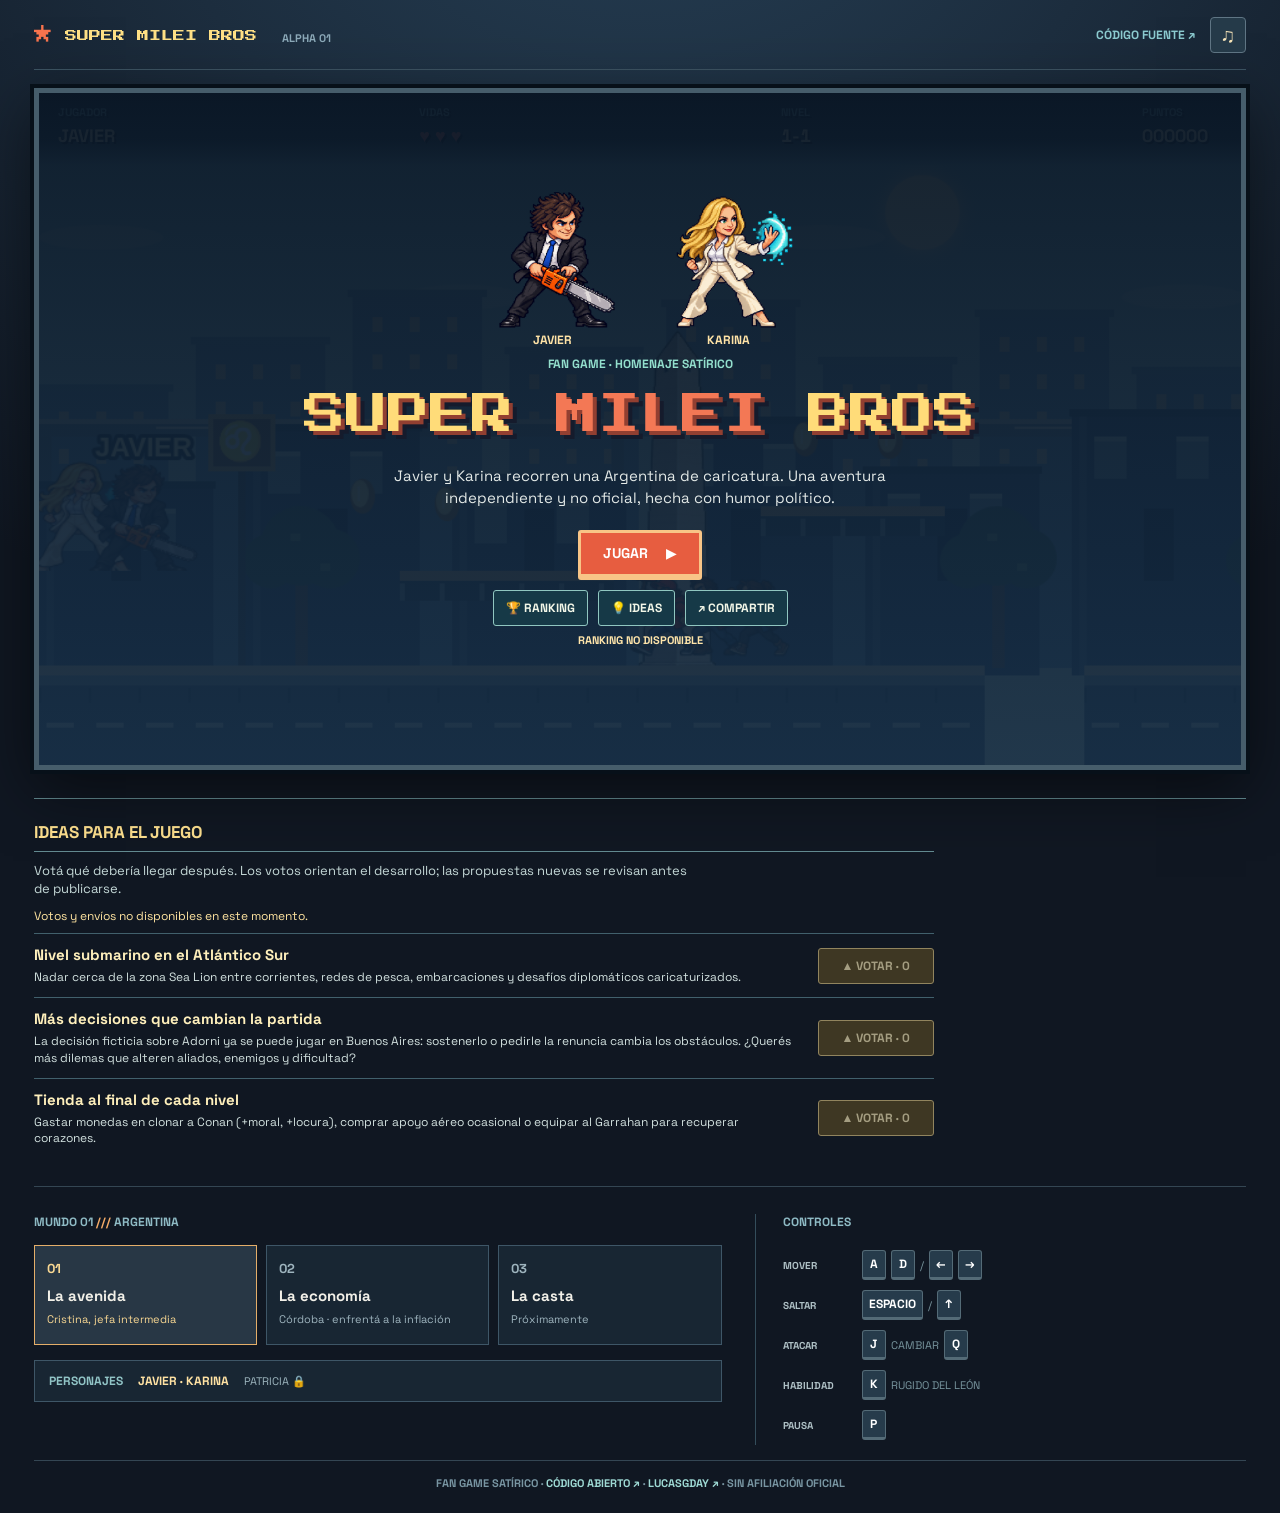
==== index.html @ c3eb853c "Add roster duos and randomized enemy encounters Co-Authored-By: OpenAI Codex <codex@openai.com>" ====
<!doctype html>
<html lang="es">
<head>
  <meta charset="utf-8">
  <meta name="viewport" content="width=device-width, initial-scale=1, viewport-fit=cover">
  <meta name="theme-color" content="#101722">
  <meta name="apple-mobile-web-app-capable" content="yes">
  <meta name="apple-mobile-web-app-status-bar-style" content="black">
  <meta name="description" content="Super Milei Bros, un plataformas web open source protagonizado por Javier y Karina.">
  <title>Super Milei Bros</title>
  <link rel="icon" type="image/png" sizes="32x32" href="./assets/favicon-32.png">
  <link rel="manifest" href="./manifest.webmanifest">
  <link rel="apple-touch-icon" href="./assets/icon-192.png">
  <link rel="stylesheet" href="./style.css">
</head>
<body>
  <main class="app">
    <header class="header">
      <div class="logo"><span class="logo-star">★</span> SUPER MILEI BROS <small>ALPHA 01</small></div>
      <div class="header-actions">
        <a href="https://github.com/lucasgday/super-milei-bros" class="source-link" id="sourceLink">CÓDIGO FUENTE ↗</a>
        <button id="mute" class="icon-button" type="button" aria-label="Silenciar" aria-pressed="true">♫</button>
        <button id="fullscreen" class="icon-button mobile-fullscreen" type="button" aria-label="Pantalla completa" hidden>⛶</button>
        <button id="mobilePause" class="icon-button mobile-pause" type="button" aria-label="Pausar" aria-pressed="false">Ⅱ</button>
      </div>
    </header>

    <section class="stage-shell" aria-label="Super Milei Bros">
      <div class="hud">
        <div><span class="hud-label">JUGADOR</span><strong id="heroName">JAVIER</strong></div>
        <div><span class="hud-label">VIDAS</span><strong id="lives">♥ ♥ ♥</strong></div>
        <div><span class="hud-label">NIVEL</span><strong id="levelName">1-1</strong></div>
        <div><span class="hud-label">PUNTOS</span><strong id="score">000000</strong></div>
      </div>
      <canvas id="game" width="960" height="540" tabindex="-1" aria-label="Plataformas lateral con Javier, Karina y Patricia. En móvil, usá los controles transparentes sobre el escenario para moverte, saltar, atacar, usar la habilidad y cambiar de personaje."></canvas>
      <div class="message" id="message" aria-live="polite"></div>
      <div class="overlay" id="overlay">
        <div class="overlay-art" aria-hidden="true">
          <figure><span class="intro-javier"></span><figcaption>JAVIER</figcaption></figure>
          <figure><span class="intro-karina"></span><figcaption>KARINA</figcaption></figure>
        </div>
        <div class="story-boss" id="storyBoss" aria-label="Cristina tras las rejas en una escena ficticia" hidden>
          <img src="./assets/cristina.png" alt="">
          <span class="story-bars" aria-hidden="true"></span>
        </div>
        <p class="eyebrow" id="overlayEyebrow">FAN GAME · HOMENAJE SATÍRICO</p>
        <h1 id="overlayTitle">SUPER <em>MILEI</em> BROS</h1>
        <p id="overlayBody">Javier y Karina recorren una Argentina de caricatura. Una aventura independiente y no oficial, hecha con humor político.</p>
        <a class="story-source" id="storySource" href="https://www.casarosada.gob.ar/" target="_blank" rel="noopener noreferrer" hidden>DISCURSO ORIGINAL ↗</a>
        <div class="duo-selector" id="duoSelector" hidden aria-label="Elegí tu dupla">
          <div class="duo-slot" data-slot="0"><strong>JUGÁS CON</strong><div class="duo-options"></div></div>
          <div class="duo-slot" data-slot="1"><strong>TE ACOMPAÑA</strong><div class="duo-options"></div></div>
        </div>
        <button class="primary-button" id="play" type="button">JUGAR <span>▶</span></button>
        <button class="level2-start" id="level2Start" type="button" hidden>IR AL NIVEL 1-2 <span>▶</span></button>
        <div class="social-actions">
          <button id="rankingButton" type="button">🏆 RANKING</button>
          <button id="ideasButton" type="button">💡 IDEAS</button>
          <button id="shareButton" type="button">↗ COMPARTIR</button>
        </div>
        <p class="ranking-preview" id="rankingPreview" aria-live="polite">TOP 3 · CARGANDO…</p>
        <div class="ranking-panel" id="rankingPanel" hidden>
          <div class="ranking-head"><strong id="rankingTitle">RANKING GLOBAL</strong><button id="rankingClose" type="button" aria-label="Cerrar ranking">×</button></div>
          <form id="scoreForm" autocomplete="off" hidden>
            <label for="playerAlias">TU ALIAS</label>
            <input id="playerAlias" name="alias" type="text" maxlength="18" autocomplete="off" spellcheck="false" required placeholder="Tu nombre en el ranking">
            <button type="submit">GUARDAR PUNTAJE</button>
          </form>
          <p id="rankingStatus" role="status" aria-live="polite"></p>
          <ol id="rankingList"></ol>
        </div>
        <p class="share-status" id="shareStatus" role="status" aria-live="polite"></p>
        <p class="fullscreen-help" id="fullscreenHelp" hidden>Para jugar sin la barra del navegador, agregá el juego a la pantalla de inicio.</p>
      </div>
      <div class="rotate-prompt" id="rotatePrompt" role="dialog" aria-modal="true" aria-labelledby="rotateTitle" hidden>
        <div class="rotate-phone" aria-hidden="true"></div>
        <h2 id="rotateTitle">GIRÁ EL TELÉFONO</h2>
        <p>Vas a ver más del nivel en horizontal. La partida empieza al girarlo.</p>
        <button class="primary-button" id="playPortrait" type="button">SEGUIR EN VERTICAL <span>▶</span></button>
        <button class="rotate-back" id="rotateBack" type="button">VOLVER</button>
      </div>
      <div class="pause-screen" id="pauseScreen" hidden><strong>PAUSA</strong><button class="primary-button" id="resume" type="button">CONTINUAR <span>▶</span></button></div>
      <div class="decision-panel" id="decisionPanel" role="dialog" aria-modal="true" aria-labelledby="decisionTitle" aria-describedby="decisionBody" hidden>
        <p class="eyebrow">DECISIÓN · FICCIÓN SATÍRICA</p>
        <h2 id="decisionTitle">CRISIS DE GABINETE</h2>
        <p id="decisionBody">Investigan reformas en la casa de Adorni. El contratista declaró US$245.000, incluida una cascada de US$3.500; la defensa sostiene US$175.000. La Justicia aún investiga.</p>
        <div class="decision-choices">
          <button type="button" data-decision="keep"><strong>SOSTENERLO</strong><small>Más periodistas y sobres en el camino. Más puntos por superarlos.</small></button>
          <button type="button" data-decision="dismiss"><strong>PEDIRLE LA RENUNCIA</strong><small>Críticas de aliados en el camino. Ruta menos difícil.</small></button>
        </div>
        <div class="decision-sources"><a href="https://www.infobae.com/judiciales/2026/05/05/asi-es-la-cascada-que-manuel-adorni-ordeno-construir-en-la-pileta-de-su-casa-del-country-indio-cua/" target="_blank" rel="noopener noreferrer">OBRAS ↗</a><a href="https://www.infobae.com/judiciales/2026/09/23/la-justicia-estudia-las-billeteras-virtuales-de-adorni-investigaran-la-trazabilidad-de-los-bitcoins/" target="_blank" rel="noopener noreferrer">DESCARGO Y CAUSA ↗</a></div>
      </div>
    </section>

    <section class="ideas-panel" id="ideasPanel" aria-labelledby="ideasTitle" tabindex="-1">
      <div class="ranking-head"><strong id="ideasTitle">IDEAS PARA EL JUEGO</strong><button id="ideasClose" type="button" aria-label="Cerrar ideas">×</button></div>
      <p class="ideas-intro">Votá qué debería llegar después. Los votos orientan el desarrollo; las propuestas nuevas se revisan antes de publicarse.</p>
      <p id="ideasStatus" role="status" aria-live="polite"></p>
      <div id="ideasList" class="ideas-list"></div>
      <form id="ideaForm" autocomplete="off" hidden>
        <strong>PROPONÉ UNA IDEA</strong>
        <label for="ideaTitle">Título</label>
        <input id="ideaTitle" name="title" type="text" minlength="6" maxlength="80" required placeholder="Ej.: un nuevo personaje">
        <label for="ideaDescription">¿Cómo sería en el juego?</label>
        <textarea id="ideaDescription" name="description" minlength="20" maxlength="500" rows="3" required placeholder="Contá la mecánica, el escenario o el desafío"></textarea>
        <button type="submit">ENVIAR PROPUESTA</button>
      </form>
    </section>

    <nav class="mobile-controls" aria-label="Controles del juego">
      <div class="movement-controls">
        <button type="button" data-control="left" aria-label="Mover a la izquierda"><span aria-hidden="true">◀</span></button>
        <button type="button" data-control="right" aria-label="Mover a la derecha"><span aria-hidden="true">▶</span></button>
      </div>
      <div class="action-controls">
        <div class="secondary-controls">
          <button type="button" data-control="switch" aria-label="Cambiar personaje"><span aria-hidden="true">⇄</span><small>CAMBIAR</small></button>
          <button type="button" data-control="ability" aria-label="Habilidad especial"><span aria-hidden="true">★</span><small>PODER</small></button>
        </div>
        <button type="button" class="attack-control" data-control="attack" aria-label="Atacar"><span aria-hidden="true">⚔</span><small>ATACAR</small></button>
        <button type="button" class="jump-control" data-control="jump" aria-label="Saltar"><span aria-hidden="true">↑</span><small>SALTAR</small></button>
      </div>
    </nav>

    <section class="below">
      <div class="level-list">
        <div class="section-label">MUNDO 01 <span>///</span> ARGENTINA</div>
        <div class="level-cards">
          <div class="level-card active"><span>01</span><strong>La avenida</strong><small>Cristina, jefa intermedia</small></div>
          <div class="level-card"><span>02</span><strong>La economía</strong><small>Córdoba · enfrentá a la inflación</small></div>
          <div class="level-card"><span>03</span><strong>La casta</strong><small>Próximamente</small></div>
        </div>
        <div class="roster"><span>PERSONAJES</span><strong>JAVIER · KARINA</strong><small id="rosterUnlock">PATRICIA 🔒</small></div>
      </div>
      <div class="help">
        <div class="section-label">CONTROLES</div>
        <div><span>MOVER</span><kbd>A</kbd><kbd>D</kbd><span class="or">/</span><kbd>←</kbd><kbd>→</kbd></div>
        <div><span>SALTAR</span><kbd>ESPACIO</kbd><span class="or">/</span><kbd>↑</kbd></div>
        <div><span>ATACAR</span><kbd>J</kbd><span class="or">CAMBIAR</span><kbd>Q</kbd></div>
        <div><span>HABILIDAD</span><kbd>K</kbd><span class="or" id="abilityLabel">MOTOSIERRA</span></div>
        <div><span>PAUSA</span><kbd>P</kbd></div>
      </div>
    </section>

    <footer>FAN GAME SATÍRICO · <a href="https://github.com/lucasgday/super-milei-bros" target="_blank" rel="noopener noreferrer">CÓDIGO ABIERTO ↗</a> · <a href="https://github.com/lucasgday" target="_blank" rel="noopener noreferrer">LUCASGDAY ↗</a> · SIN AFILIACIÓN OFICIAL</footer>
  </main>
  <script src="./game.js"></script>
  <script src="./ideas.js"></script>
</body>
</html>
---- style.css ----
@import url('https://fonts.googleapis.com/css2?family=Press+Start+2P&family=Space+Grotesk:wght@400;500;600;700&display=swap');
:root{font-family:'Space Grotesk',Arial,sans-serif;color:#f3f2e9;background:#101722;font-synthesis:none}
*{box-sizing:border-box}body{margin:0;min-width:320px;background:radial-gradient(circle at 50% -20%,#28435a 0,#101722 55%)}button{font:inherit;cursor:pointer}button:focus-visible,a:focus-visible{outline:3px solid #ffce71;outline-offset:3px}.app{max-width:1260px;min-height:100vh;margin:auto;padding:17px 24px 20px}.header{display:flex;justify-content:space-between;align-items:center;gap:12px;padding:0 0 16px;margin-bottom:18px;border-bottom:1px solid #3d5463}.logo{font:12px/1.5 'Press Start 2P',monospace;color:#ffe186}.logo-star{color:#f8744e;font-size:19px;vertical-align:-2px}.logo small{font-size:7px;color:#8ca9b8;margin-left:13px}.header-actions{display:flex;align-items:center;gap:15px}.source-link{font:8px 'Press Start 2P',monospace;color:#8ccbd0;text-decoration:none}.source-link:hover{text-decoration:underline}.icon-button{width:36px;height:36px;border:1px solid #607685;border-radius:4px;background:#263b4a;color:#f8e6ba;font-size:20px}.icon-button:hover{background:#38546a}.stage-shell{position:relative;overflow:hidden;border:5px solid #465d6b;box-shadow:0 0 0 4px #071019,0 18px 60px #0008;aspect-ratio:16/9;background:#192c48}.stage-shell canvas{display:block;width:100%;height:100%;image-rendering:pixelated}.hud{position:absolute;z-index:2;left:0;right:0;top:0;display:flex;justify-content:space-between;gap:8px;padding:12px 19px 19px;background:linear-gradient(#09121ded,#09121dbb 65%,transparent);text-shadow:2px 2px #080c14}.hud>div{min-width:80px}.hud-label{display:block;font:7px 'Press Start 2P',monospace;color:#84bbc2;margin-bottom:9px}.hud strong{font:10px 'Press Start 2P',monospace;color:#fff0c2}.hud #lives{color:#fa7567}.message{position:absolute;z-index:3;top:80px;left:50%;transform:translateX(-50%);padding:9px 13px;background:#101923dd;border:2px solid #ffd377;color:#fff;font:9px/1.6 'Press Start 2P',monospace;text-align:center;white-space:nowrap;opacity:0;transition:opacity .18s;pointer-events:none}.message.show{opacity:1}.overlay,.pause-screen{position:absolute;z-index:4;inset:0;display:flex;align-items:center;justify-content:center;flex-direction:column;text-align:center;background:linear-gradient(#091524dc,#12233dd9)}.overlay[hidden],.pause-screen[hidden]{display:none}.overlay{padding:14px 25px}.overlay-art{display:flex;gap:7px;margin-bottom:14px}.overlay-art span{display:grid;place-items:center;width:38px;height:43px;border:3px solid #f1d095;box-shadow:4px 4px #0a101b;color:#fff;font:16px 'Press Start 2P',monospace}.overlay-art span:first-child{background:#273c59}.overlay-art span:last-child{background:#b58a80}.eyebrow{font:8px 'Press Start 2P',monospace;color:#93dfcd;margin:0 0 14px}.overlay h1{font:clamp(21px,3.9vw,42px)/1.4 'Press Start 2P',monospace;text-shadow:4px 4px #923f31,8px 8px #151b2c;color:#ffdc79;margin:0}.overlay h1 em{font-style:normal;color:#f37855}.overlay>p:not(.eyebrow):not(.overlay-hint){max-width:530px;font-size:15px;line-height:1.5;color:#e3e9e7;margin:20px 0}.primary-button{min-height:50px;padding:10px 22px;background:#e75d40;border:3px solid #f8c587;border-bottom-width:6px;border-radius:3px;color:white;font:10px 'Press Start 2P',monospace}.primary-button:hover{background:#f5734f;transform:translateY(-2px)}.primary-button:active{transform:translateY(3px);border-bottom-width:3px}.primary-button span{margin-left:14px}.overlay-hint{color:#9cbbc4;font-size:11px;margin:18px 0 0}.pause-screen{gap:14px}.pause-screen strong{font:26px 'Press Start 2P',monospace;color:#ffe17d}.pause-screen span{font-size:14px}.below{display:grid;grid-template-columns:1.4fr 1fr;gap:33px;margin:27px 0 15px}.section-label{font:9px 'Press Start 2P',monospace;color:#8fbbc5;margin-bottom:15px}.section-label span{color:#f6ac68}.level-cards{display:grid;grid-template-columns:repeat(3,1fr);gap:9px}.level-card{border:1px solid #3e5667;background:#182633;padding:14px 12px;min-height:100px;color:#9eb4be}.level-card.active{border-color:#e4ae69;background:#283745;color:#f9d893}.level-card.done{border-color:#5b9976;color:#9cdeb1}.level-card>span{display:block;font:10px 'Press Start 2P',monospace;margin-bottom:11px}.level-card strong{display:block;color:#f2f0e8;font-size:15px;line-height:1.1}.level-card small{display:block;margin-top:7px;font-size:11px}.help{border-left:1px solid #344d5b;padding-left:27px}.help>div:not(.section-label){display:flex;align-items:center;gap:5px;padding:5px 0;font-size:11px}.help>div>span:first-child{width:74px;color:#afc1c6;font-size:10px;font-weight:700}.help .or{color:#77949d}.help kbd{display:inline-block;min-width:24px;text-align:center;padding:5px 6px;border:1px solid #546b77;border-bottom-width:3px;border-radius:3px;background:#263b4b;color:#fff;font:8px 'Press Start 2P',monospace}.touch-controls{display:none}footer{border-top:1px solid #344653;padding-top:14px;text-align:center;color:#7895a2;font:7px/1.6 'Press Start 2P',monospace}
@media(max-width:780px){.app{padding:12px 10px}.header{margin-bottom:13px;padding-bottom:10px}.logo{font-size:9px}.logo small{display:none}.stage-shell{border-width:3px}.hud{padding:8px 7px 12px}.hud>div{min-width:0}.hud-label{font-size:5px;margin-bottom:5px}.hud strong{font-size:7px}.message{top:51px;font-size:6px}.overlay-art{margin-bottom:5px}.overlay-art span{width:27px;height:31px;font-size:12px;border-width:2px}.eyebrow{font-size:6px;margin-bottom:7px}.overlay h1{font-size:clamp(15px,4vw,26px)}.overlay>p:not(.eyebrow):not(.overlay-hint){font-size:11px;margin:9px 0}.primary-button{min-height:39px;font-size:8px;padding:7px 13px;border-width:2px;border-bottom-width:4px}.overlay-hint{display:none}.below{display:block;margin:17px 0}.help{display:none}.level-cards{gap:5px}.level-card{min-height:80px;padding:9px 7px}.level-card>span{font-size:7px;margin-bottom:7px}.level-card strong{font-size:11px}.level-card small{font-size:9px}.touch-controls{display:flex;justify-content:space-between;gap:12px;max-width:600px;margin:10px auto 17px}.touch-controls>div{display:flex;gap:8px}.touch-controls button{display:grid;place-items:center;width:55px;height:52px;border:2px solid #708d9d;border-bottom-width:5px;border-radius:5px;background:#2c4759;color:#fff;font-size:21px;touch-action:none}.touch-controls button:hover,.touch-controls button.is-held{background:#416579}.touch-controls .jump{background:#d25f43;border-color:#f3ad75}.touch-controls .jump:hover,.touch-controls .jump.is-held{background:#ec7853}}@media(max-width:420px){.logo{font-size:7px}.icon-button{width:30px;height:30px}.touch-controls button{width:43px;height:45px;font-size:18px}.touch-controls>div{gap:4px}.overlay{padding:9px}.overlay-art{display:none}.overlay>p:not(.eyebrow):not(.overlay-hint){font-size:9px;margin:5px 0}.overlay h1{font-size:14px}.primary-button{min-height:32px;font-size:7px}}
.roster{display:flex;flex-wrap:wrap;align-items:center;gap:7px 15px;margin-top:15px;padding:12px 14px;border:1px solid #3e5667;background:#182633}.roster span{font:8px 'Press Start 2P',monospace;color:#91c4c6}.roster strong{font-size:12px;color:#ffe2a3}.roster small{font-size:11px;color:#9cb4bd}

/* Keep display lettering pixelated; use readable type for game information. */
.logo small,.source-link,.hud-label,.hud strong,.message,.eyebrow,.primary-button,.section-label,.level-card>span,.help kbd,.roster span,footer{font-family:'Space Grotesk',Arial,sans-serif;font-weight:700}
.logo small{font-size:11px}.source-link{font-size:12px}.hud-label{font-size:11px;margin-bottom:5px}.hud strong{font-size:18px;font-variant-numeric:tabular-nums}.message{font-size:13px;line-height:1.3}.eyebrow{font-size:12px}.primary-button{font-size:14px}.section-label{font-size:12px}.level-card>span{font-size:13px}.help kbd{font-size:12px}.roster span{font-size:12px}footer{font-size:11px}
@media(max-width:780px){.source-link{font-size:10px}.hud-label{font-size:9px;margin-bottom:3px}.hud strong{font-size:12px}.message{font-size:11px;top:48px;max-width:calc(100% - 14px);white-space:normal}.eyebrow{font-size:10px}.primary-button{font-size:11px}.section-label{font-size:11px}.level-card>span{font-size:11px}footer{font-size:10px}}
@media(max-width:420px){.overlay>p:not(.eyebrow):not(.overlay-hint){font-size:11px;line-height:1.25}.primary-button{font-size:10px}}

.overlay{background:linear-gradient(#0a1726f2,#142b42ed)}
.overlay-art{align-items:flex-end;gap:26px;margin-bottom:8px}
.overlay-art figure{display:flex;align-items:center;flex-direction:column;gap:2px;margin:0}
.overlay-art span{display:block;width:150px;height:140px;border:0;box-shadow:none;background-color:transparent}
.overlay-art span.intro-javier{background:url('./assets/heroes.png') left center / 200% 100% no-repeat}
.overlay-art span.intro-karina{background:url('./assets/heroes.png') right center / 200% 100% no-repeat}
.overlay-art figcaption{font:700 12px 'Space Grotesk',Arial,sans-serif;color:#ffe3a6}
.overlay.result .overlay-art{display:none}
@media(max-width:780px){.overlay-art{gap:12px;margin-bottom:2px}.overlay-art span{width:65px;height:57px}.overlay-art figcaption{font-size:10px}}
@media(max-width:420px){.overlay-art{display:flex}.overlay-art span{width:60px;height:52px}.overlay-art figcaption{display:none}}

.mobile-pause{display:none}
.mobile-fullscreen{display:none}
.mobile-fullscreen[hidden]{display:none}
.fullscreen-help[hidden]{display:none}
@media (max-width:780px), (hover:none) and (pointer:coarse){
  html,body{height:100%;overscroll-behavior:none}
  .app{height:100dvh;min-height:0;max-width:none;display:flex;flex-direction:column;overflow:hidden;padding:env(safe-area-inset-top) 0 0}
  .header{flex:none;min-height:49px;margin:0;padding:6px 12px;border-bottom-color:#48606c}
  .header-actions{gap:4px}
  .header-actions .icon-button{width:44px;height:44px}
  .source-link{display:none}
  .mobile-pause{display:none}
  .mobile-fullscreen{display:block}
  body[data-game-state="playing"] .mobile-pause,body[data-game-state="paused"] .mobile-pause{display:block}
  .stage-shell{flex:1;min-height:0;aspect-ratio:auto;border:0;box-shadow:none}
  .stage-shell canvas{width:100%;height:100%}
  .below,footer{display:none}
  .hud{padding:11px 12px 20px;gap:5px}
  .hud-label{font-size:9px;margin-bottom:4px}
  .hud strong{font-size:14px}
  .message{top:68px;max-width:calc(100% - 24px);padding:9px 11px;font-size:13px;white-space:normal}
  .overlay{padding:24px 25px;justify-content:center}
  .overlay-art{gap:18px;margin-bottom:20px}
  .overlay-art span{width:120px;height:112px}
  .overlay-art figcaption{display:block;font-size:12px}
  .eyebrow{font-size:12px;margin-bottom:14px}
  .overlay h1{font-size:clamp(20px,6vw,28px)}
  .overlay>p:not(.eyebrow):not(.overlay-hint){font-size:15px;line-height:1.45;margin:20px 0;max-width:360px}
  .primary-button{min-height:52px;padding:10px 22px;font-size:14px}
  .overlay>p.fullscreen-help:not(.eyebrow):not(.overlay-hint){max-width:320px;color:#c8dcdf;font-size:12px;line-height:1.4;margin:12px 0 0}
  .touch-controls{--control-size:clamp(58px,18vw,76px);display:none;flex:none;grid-template-columns:1fr auto;align-items:end;gap:12px;max-width:none;min-height:156px;margin:0;padding:11px 14px calc(12px + env(safe-area-inset-bottom));background:#14212e;border-top:1px solid #3d5869;touch-action:none;user-select:none;-webkit-user-select:none}
  body[data-game-state="playing"] .touch-controls,body[data-game-state="paused"] .touch-controls{display:grid}
  .touch-controls .move-pad,.touch-controls .action-pad{display:grid;grid-template-columns:repeat(2,var(--control-size));gap:7px;align-items:end}
  .move-pad{height:calc(var(--control-size) + 50px);align-content:end;touch-action:none}
  .touch-controls button{width:var(--control-size);height:var(--control-size);border-radius:8px;border:1px solid #7395a6;border-bottom-width:4px;background:#2c4c5d;box-shadow:0 3px 0 #0b1822;font-size:27px;touch-action:none;-webkit-tap-highlight-color:transparent}
  .touch-controls button.is-held{transform:translateY(3px);box-shadow:none;background:#426a7b}
  .action-pad{grid-template-rows:42px var(--control-size)}
  .touch-controls .minor-action{height:42px;display:flex;flex-direction:column;gap:0;background:#273b48;border-color:#5c7582;font-size:19px}
  .touch-controls button span{display:block;font:700 9px 'Space Grotesk',Arial,sans-serif;letter-spacing:0}
  .touch-controls .attack{background:#43827b;border-color:#87cec1}
  .touch-controls .jump{background:#d66b4b;border-color:#ffb17a}
  .touch-controls .attack.is-held{background:#56a098}
  .touch-controls .jump.is-held{background:#ee8260}
  .pause-screen strong{font-size:24px}
}
@media (max-width:780px) and (orientation:landscape), (hover:none) and (pointer:coarse) and (orientation:landscape){
  .app{position:relative;padding:0}
  .header{position:absolute;z-index:5;top:0;left:0;right:0;min-height:48px;padding:2px max(12px,env(safe-area-inset-right)) 2px max(12px,env(safe-area-inset-left));background:#101722c9;border:0}
  .stage-shell{width:100%;height:100%}
  .touch-controls{position:absolute;z-index:5;left:0;right:0;bottom:0;min-height:0;padding:8px calc(14px + env(safe-area-inset-right)) calc(8px + env(safe-area-inset-bottom)) calc(14px + env(safe-area-inset-left));background:transparent;border:0;pointer-events:none}
  .touch-controls button,.move-pad{pointer-events:auto}
  .move-pad{height:auto}
  .hud{top:48px;padding:5px max(12px,env(safe-area-inset-right)) 20px max(12px,env(safe-area-inset-left))}
  .message{top:90px}
  .overlay-art span{width:64px;height:58px}
  .overlay-art{margin-bottom:4px}
  .overlay>p:not(.eyebrow):not(.overlay-hint){font-size:12px;margin:8px 0}
  .overlay h1{font-size:22px}
}
.stage-shell canvas{image-rendering:auto}
.rotate-prompt{position:absolute;z-index:6;inset:0;display:flex;align-items:center;justify-content:center;flex-direction:column;gap:16px;padding:24px;text-align:center;background:#102033}
.rotate-prompt[hidden]{display:none}
.rotate-phone{position:relative;width:48px;height:78px;margin:8px 0 20px;border:4px solid #ffe09b;border-radius:9px;box-shadow:0 0 0 5px #385667;animation:rotate-phone 1.1s ease-out both}
.rotate-phone::after{content:'';position:absolute;inset:7px 4px 11px;border:2px solid #85c9c8;border-radius:3px}
.rotate-prompt h2{margin:0;color:#ffe09b;font:19px/1.4 'Press Start 2P',monospace}
.rotate-prompt p{max-width:310px;margin:0;color:#d7e4df;font-size:15px;line-height:1.45}
.rotate-back{min-height:44px;padding:8px 18px;border:0;background:transparent;color:#9cc7cb;font-size:13px;font-weight:700}
.rotate-back:hover{color:#fff}
@keyframes rotate-phone{from{transform:rotate(0)}to{transform:rotate(90deg)}}
@media (prefers-reduced-motion:reduce){.rotate-phone{animation:none;transform:rotate(90deg)}}
@media(max-width:420px){.rotate-prompt h2{font-size:16px}.rotate-prompt p{font-size:14px}.rotate-prompt .primary-button{font-size:11px}}
@media (max-width:780px), (hover:none) and (pointer:coarse){
  html,body,.app,.stage-shell{touch-action:manipulation}
  body[data-game-state="playing"] .app{user-select:none;-webkit-user-select:none;-webkit-touch-callout:none}
  body[data-game-state="playing"] .hud{pointer-events:none}
  .stage-shell canvas{touch-action:none;-webkit-user-select:none;-webkit-touch-callout:none}
}
.mobile-controls{display:none}
@media (max-width:780px), (hover:none) and (pointer:coarse){
  body[data-game-state="playing"] .mobile-controls{display:flex}
  .mobile-controls{--control-size:clamp(50px,14vw,62px);flex:none;align-items:center;justify-content:space-between;gap:8px;min-height:calc(var(--control-size) + 26px + env(safe-area-inset-bottom));padding:8px max(10px,env(safe-area-inset-right)) calc(10px + env(safe-area-inset-bottom)) max(10px,env(safe-area-inset-left));background:#101c26;border-top:1px solid #45616c;touch-action:none;user-select:none;-webkit-user-select:none;-webkit-touch-callout:none}
  .movement-controls,.action-controls{display:flex;align-items:center;gap:5px}
  .secondary-controls{display:flex;flex-direction:column;gap:4px}
  .mobile-controls button{display:flex;flex:none;align-items:center;justify-content:center;flex-direction:column;width:var(--control-size);height:var(--control-size);padding:0;border:2px solid #8daab1;border-radius:50%;background:#2f5060;color:#fff;box-shadow:0 3px 0 #07131c;touch-action:none;user-select:none;-webkit-user-select:none;-webkit-touch-callout:none;-webkit-tap-highlight-color:transparent;line-height:1}
  .mobile-controls button span{font-size:25px;line-height:1}
  .mobile-controls button small{font:700 9px/1 'Space Grotesk',Arial,sans-serif;margin-top:3px}
  .mobile-controls .secondary-controls button{width:48px;height:calc((var(--control-size) - 4px)/2);border-radius:5px;background:#30444e;border-color:#6f929d}
  .mobile-controls .secondary-controls span{font-size:16px}
  .mobile-controls .secondary-controls small{font-size:8px;margin-top:0}
  .mobile-controls .attack-control{background:#b73339;border-color:#ffd0bc}
  .mobile-controls .jump-control{background:#16806e;border-color:#b8f2d6}
  .mobile-controls button.is-held{transform:translateY(2px);box-shadow:0 1px 0 #07131c;filter:brightness(1.25)}
}
@media (max-width:780px) and (orientation:landscape), (hover:none) and (pointer:coarse) and (orientation:landscape){
  .stage-shell{height:auto;flex:1;min-height:0}
  .mobile-controls{position:relative;z-index:5}
}
@media (max-width:350px){
  .mobile-controls{gap:4px;padding-left:7px;padding-right:7px}
  .movement-controls,.action-controls{gap:3px}
  .mobile-controls .secondary-controls button{width:40px}
  .mobile-controls .secondary-controls small{font-size:7px}
}
@media (max-width:780px), (hover:none) and (pointer:coarse){
  .app{position:relative;padding:0}
  .stage-shell{position:absolute;inset:0;width:100%;height:100%;flex:none}
  .header{position:absolute;z-index:7;top:0;left:0;right:0;min-height:0;margin:0;padding:calc(4px + env(safe-area-inset-top)) max(8px,env(safe-area-inset-right)) 0 max(8px,env(safe-area-inset-left));justify-content:flex-end;background:none;border:0;pointer-events:none}
  .header .logo{display:none}
  .header-actions{pointer-events:auto}
  .header-actions .icon-button{width:42px;height:42px;background:#10233399;border-color:#bad2d080;color:#fff7dd;backdrop-filter:blur(3px)}
  .hud{top:calc(48px + env(safe-area-inset-top));padding:5px max(10px,env(safe-area-inset-right)) 18px max(10px,env(safe-area-inset-left));background:linear-gradient(#09121d99,#09121d00);pointer-events:none}
  .message{top:calc(94px + env(safe-area-inset-top))}
  .mobile-controls{position:absolute;z-index:5;left:0;right:0;bottom:0;min-height:0;padding:8px max(10px,env(safe-area-inset-right)) calc(12px + env(safe-area-inset-bottom)) max(10px,env(safe-area-inset-left));background:none;border:0;pointer-events:none}
  .movement-controls,.action-controls,.secondary-controls{pointer-events:none}
  .movement-controls{gap:12px}
  .mobile-controls .movement-controls button{width:clamp(58px,16vw,70px);height:clamp(58px,16vw,70px)}
  .mobile-controls .movement-controls button span{font-size:28px}
  .mobile-controls button{pointer-events:auto;background:#19374666;border-color:#e2f0ed88;box-shadow:0 2px 8px #07131c55;color:#fff}
  .mobile-controls .attack-control{background:#ad2939d9;border-color:#ffe0d2}
  .mobile-controls .jump-control{background:#137c6bd9;border-color:#bcf7df}
  .mobile-controls .secondary-controls button{height:44px;background:#286180df;border-color:#b4e8f5}
  .mobile-controls .secondary-controls button[data-control="ability"]{background:#92701cdd;border-color:#ffe39a}
  .mobile-controls button.is-held{background:#426a7bcc;filter:brightness(1.2)}
  .mobile-controls .attack-control.is-held{background:#d9424dea}
  .mobile-controls .jump-control.is-held{background:#20a58deb}
  .mobile-controls .secondary-controls button[data-control="switch"].is-held{background:#397fa4ef}
  .mobile-controls .secondary-controls button[data-control="ability"].is-held{background:#b99227ef}
}
body[data-game-state="playing"],body[data-game-state="playing"] .stage-shell,body[data-game-state="playing"] .mobile-controls{touch-action:none}
.social-actions{display:flex;justify-content:center;gap:10px;margin-top:10px}
.ranking-preview{max-width:90%;margin:7px 0 0!important;color:#ffe5aa!important;font:700 11px/1.3 'Space Grotesk',Arial,sans-serif!important;text-align:center}
body:not([data-game-state="menu"]) .ranking-preview{display:none}
.level2-start{min-height:34px;margin-top:7px;padding:6px 12px;border:1px solid #f0cf91;border-radius:3px;background:#284a53;color:#ffe5ad;font:700 12px 'Space Grotesk',Arial,sans-serif}
.level2-start[hidden],body:not([data-game-state="menu"]) .level2-start{display:none}
.level2-start:hover{background:#3d6871}
.social-actions button,.ranking-panel button{min-height:36px;padding:7px 12px;border:1px solid #90c6c0;border-radius:3px;background:#163947;color:#f3f7e8;font:700 12px 'Space Grotesk',Arial,sans-serif}
.social-actions button:hover,.ranking-panel button:hover{background:#256070}
.share-status{min-height:16px;margin:5px 0 0!important;font-size:11px!important;color:#aee5d4!important}
.ranking-panel{position:absolute;z-index:6;inset:5%;overflow:auto;padding:16px 22px;background:#102434f7;border:2px solid #78aeb1;box-shadow:0 12px 35px #0009;text-align:left;color:#fff}
.overlay:has(.ranking-panel:not([hidden])){z-index:8}
.ranking-panel[hidden],#scoreForm[hidden]{display:none}
.ranking-head{display:flex;align-items:center;justify-content:space-between;gap:10px;border-bottom:1px solid #638b91;padding-bottom:8px}
.ranking-head strong{font-size:17px;color:#ffe18f}
.ranking-head button{min-width:36px;font-size:23px;line-height:1;padding:2px}
#scoreForm{display:flex;align-items:end;gap:8px;flex-wrap:wrap;margin-top:12px}
#scoreForm label{width:100%;font-size:11px;font-weight:700;color:#a7d7d0}
#scoreForm input{flex:1;min-width:130px;min-height:36px;padding:7px 9px;border:1px solid #86b8b8;border-radius:3px;background:#f5f7ef;color:#102434;font:600 14px 'Space Grotesk',Arial,sans-serif}
#scoreForm button:disabled{opacity:.55;cursor:wait}
#rankingStatus{margin:10px 0;color:#c5d9d8;font-size:12px}
#rankingList{margin:0;padding:0;list-style:none;counter-reset:rank;max-width:540px}
#rankingList li{display:flex;justify-content:space-between;gap:14px;padding:6px 2px;border-bottom:1px solid #486471;font-size:13px}
#rankingList li strong{color:#ffe18f;font-variant-numeric:tabular-nums}
@media(max-width:780px){.ranking-panel{inset:4%;padding:10px 12px}.ranking-head strong{font-size:14px}.social-actions{margin-top:6px}.social-actions button{font-size:11px;min-height:32px}.ranking-preview{font-size:9px!important;margin-top:4px!important}}
.story-source{display:inline-block;margin:0 0 12px;color:#9ed9d4;font:700 10px/1.3 'Space Grotesk',Arial,sans-serif;text-decoration:underline;text-underline-offset:3px}
.duo-selector{display:grid;gap:6px;width:min(520px,100%);margin:1px 0 12px;text-align:left}
.duo-selector[hidden]{display:none}
.duo-slot{display:flex;align-items:center;gap:9px}
.duo-slot>strong{flex:0 0 105px;color:#f8d68b;font:700 10px 'Space Grotesk',Arial,sans-serif}
.duo-options{display:flex;gap:5px;min-width:0}
.duo-options button{min-height:32px;padding:5px 9px;border:1px solid #779fa3;border-radius:3px;background:#173542;color:#e2eeee;font:700 11px 'Space Grotesk',Arial,sans-serif}
.duo-options button:hover:not(:disabled){background:#32677a}
.duo-options button[aria-pressed="true"]{border-color:#ffe195;background:#936044;color:#fff4cd}
.duo-options button:disabled{opacity:.42;cursor:default}
@media(max-width:780px){.duo-selector{gap:3px;margin-bottom:5px}.duo-slot>strong{flex-basis:83px;font-size:8px}.duo-options button{min-height:26px;padding:3px 6px;font-size:9px}}
.story-source[hidden],.story-boss[hidden]{display:none}
.story-source:hover{color:#fff0b3}
.overlay.story-intro{background:#08111cef}
.story-intro .overlay-art,.story-intro .social-actions,.story-intro .ranking-preview,.story-intro .share-status,.story-intro .fullscreen-help,.story-intro .level2-start{display:none}
.story-intro .eyebrow{color:#e8be72;letter-spacing:0}
.story-intro h1{max-width:90%;color:#ffe296;font-size:clamp(20px,3vw,32px);line-height:1.5;animation:story-rise .65s ease-out both}
.story-intro #overlayBody{max-width:590px;color:#f3dfaf;font-size:clamp(15px,1.7vw,22px);font-weight:700;line-height:1.5;animation:story-rise .8s .2s ease-out both}
.story-intro .story-source{animation:story-rise .8s .35s ease-out both}
.overlay.result .overlay-art{display:none}
.overlay.result #overlayBody{max-width:600px;margin:14px 0;color:#f4dfb5;font-size:16px;line-height:1.45}
.overlay.result h1{font-size:clamp(21px,3.4vw,35px)}
.story-boss{position:relative;display:grid;place-items:center;width:96px;height:105px;margin:0 0 10px;overflow:hidden;border:5px solid #9da8aa;background:#26313c;box-shadow:4px 5px #080e17}
.story-boss img{width:91px;height:102px;object-fit:contain;object-position:center bottom;image-rendering:pixelated}
.story-bars{position:absolute;inset:0;background:repeating-linear-gradient(90deg,transparent 0 13px,#d6d9d1 13px 16px,#34434e 16px 20px);border-top:5px solid #d6d9d1;border-bottom:5px solid #34434e;pointer-events:none}
footer a{color:#9ed9d4;text-decoration:none}
footer a:hover{text-decoration:underline;color:#ffe296}
@keyframes story-rise{from{opacity:0;transform:translateY(18px)}to{opacity:1;transform:translateY(0)}}
@media(prefers-reduced-motion:reduce){.story-intro h1,.story-intro #overlayBody,.story-intro .story-source{animation:none}}
@media(max-width:780px){.story-intro h1{font-size:clamp(17px,4vw,25px)}.story-intro #overlayBody{font-size:13px;margin:9px 0!important;max-width:470px}.story-source{font-size:9px;margin-bottom:7px}.overlay.result #overlayBody{font-size:12px;margin:7px 0}.overlay.result .story-boss{width:60px;height:62px;margin-bottom:5px;border-width:3px}.overlay.result .story-boss img{width:57px;height:58px}.overlay.result .story-bars{background:repeating-linear-gradient(90deg,transparent 0 8px,#d6d9d1 8px 10px,#34434e 10px 12px);border-width:3px}}
.message.enemy-intro{top:50%;max-width:calc(100% - 36px);width:max-content;min-width:300px;transform:translate(-50%,-50%);padding:17px 22px;border:3px solid #ffe099;background:#101923ee;box-shadow:0 12px 38px #050b14aa;color:#ffe69f;font:20px/1.45 'Press Start 2P',monospace;white-space:normal}
@media(max-width:780px){.message.enemy-intro{top:49%;min-width:0;max-width:calc(100% - 70px);padding:12px 16px;font-size:13px;line-height:1.5}}
@media(max-width:780px) and (orientation:landscape), (hover:none) and (pointer:coarse) and (orientation:landscape){
  .header{min-height:0;height:0;padding:0;background:none;box-shadow:none}
  .header-actions{position:absolute;inset:0;pointer-events:none}
  .header-actions .icon-button{width:40px;height:40px;border-color:#b9d0cb77;background:#10233377;pointer-events:auto}
  #mute{display:none}
  #fullscreen{position:absolute;top:calc(4px + env(safe-area-inset-top));right:max(7px,env(safe-area-inset-right))}
  body[data-game-state="playing"] #fullscreen,body[data-game-state="paused"] #fullscreen{display:none}
  #mobilePause{position:absolute;top:calc(4px + env(safe-area-inset-top));left:50%;transform:translateX(-50%);opacity:.75}
  body[data-game-state="paused"] #mobilePause{display:none}
  .hud{top:env(safe-area-inset-top);padding:6px max(10px,env(safe-area-inset-right)) 16px max(10px,env(safe-area-inset-left))}
}
.social-actions{flex-wrap:wrap}
.ideas-panel{margin:28px 0 0;padding:22px 0 28px;border-top:1px solid #638b91;border-bottom:1px solid #344653;text-align:left;color:#fff}
.ideas-panel[hidden],#ideaForm[hidden]{display:none}
.ideas-panel .ranking-head{max-width:900px}
.ideas-panel #ideasClose{display:none}
.ideas-list,#ideaForm{max-width:900px}
.ideas-panel button{min-height:36px;padding:7px 12px;border:1px solid #90c6c0;border-radius:3px;background:#163947;color:#f3f7e8;font:700 12px 'Space Grotesk',Arial,sans-serif}
.ideas-panel button:hover:not(:disabled){background:#256070}
.ideas-panel button:disabled{opacity:.62;cursor:default}
.ideas-intro{max-width:670px!important;margin:10px 0!important;color:#c5d9d8!important;font-size:13px!important;line-height:1.4!important}
#ideasStatus{min-height:18px;margin:7px 0;color:#ffe4a0;font-size:12px}
.idea-row{display:flex;align-items:center;justify-content:space-between;gap:18px;padding:11px 0;border-top:1px solid #41606c}
.idea-row h3{margin:0 0 5px;color:#fff0bc;font-size:15px}
.idea-row p{margin:0;color:#d2e1df;font-size:12px;line-height:1.4}
.idea-row .idea-vote{flex:none;min-width:116px;border-color:#e1c783;background:#5b4b24;color:#fff0bc}
.idea-row .idea-vote:hover:not(:disabled){background:#79632e}
#ideaForm{display:grid;grid-template-columns:1fr auto;gap:8px 12px;align-items:end;margin-top:14px;padding-top:12px;border-top:1px solid #68898b}
#ideaForm strong,#ideaForm label,#ideaForm textarea{grid-column:1/-1}
#ideaForm strong{color:#ffe18f;font-size:14px}
#ideaForm label{font-size:11px;font-weight:700;color:#a7d7d0}
#ideaForm input,#ideaForm textarea{width:100%;min-height:36px;padding:8px 9px;border:1px solid #86b8b8;border-radius:3px;background:#f5f7ef;color:#102434;font:600 14px 'Space Grotesk',Arial,sans-serif}
#ideaForm textarea{resize:vertical}
@media(max-width:780px), (hover:none) and (pointer:coarse){
  .ideas-panel{position:fixed;z-index:20;inset:0;overflow:auto;margin:0;padding:calc(16px + env(safe-area-inset-top)) max(18px,env(safe-area-inset-right)) calc(20px + env(safe-area-inset-bottom)) max(18px,env(safe-area-inset-left));border:0;background:#102434;color:#fff}
  .ideas-panel #ideasClose{display:block}
  .ideas-panel .ranking-head{position:sticky;top:0;z-index:1;background:#102434}
  .ideas-intro{font-size:12px!important}
  .idea-row{gap:8px}
  .idea-row h3{font-size:13px}
  .idea-row p{font-size:11px}
  .idea-row .idea-vote{min-width:82px;padding:6px;font-size:10px}
  #ideaForm{grid-template-columns:1fr}
  #ideaForm input,#ideaForm button{grid-column:1/-1}
}
.decision-panel{position:absolute;z-index:9;inset:0;display:flex;flex-direction:column;align-items:center;justify-content:center;gap:12px;overflow:auto;padding:24px 32px;background:#091523f4;color:#f3eee0;text-align:center}
.decision-panel[hidden]{display:none}
.decision-panel .eyebrow{margin:0;color:#f2c278}
.decision-panel h2{margin:0;color:#ffe2a4;font:700 26px/1.15 'Space Grotesk',Arial,sans-serif}
.decision-panel>p:not(.eyebrow){max-width:660px;margin:0;font-size:15px;line-height:1.45}
.decision-choices{display:grid;grid-template-columns:repeat(2,minmax(0,1fr));gap:12px;width:min(680px,100%)}
.decision-choices button{min-height:78px;padding:12px 15px;border:2px solid #86abae;border-radius:3px;background:#183849;color:#f3eee0;text-align:left}
.decision-choices button:hover,.decision-choices button:focus-visible{background:#255568;border-color:#f2ce8e}
.decision-choices strong,.decision-choices small{display:block}
.decision-choices strong{color:#ffe2a4;font-size:14px}
.decision-choices small{margin-top:5px;color:#c5d9d8;font-size:12px;line-height:1.35}
.decision-sources{display:flex;flex-wrap:wrap;justify-content:center;gap:8px 20px}
.decision-sources a{color:#9ed9d4;font-size:11px;font-weight:700;text-decoration:underline;text-underline-offset:3px}
@media(max-width:780px), (hover:none) and (pointer:coarse){
  .decision-panel{gap:8px;padding:48px 18px 14px}
  .decision-panel h2{font-size:19px}
  .decision-panel>p:not(.eyebrow){font-size:12px;line-height:1.35}
  .decision-choices{gap:8px}
  .decision-choices button{min-height:66px;padding:8px 10px}
  .decision-choices strong{font-size:11px}
  .decision-choices small{font-size:10px}
  .decision-sources a{font-size:10px}
}
@media(max-width:520px) and (orientation:portrait){.decision-choices{grid-template-columns:1fr}}
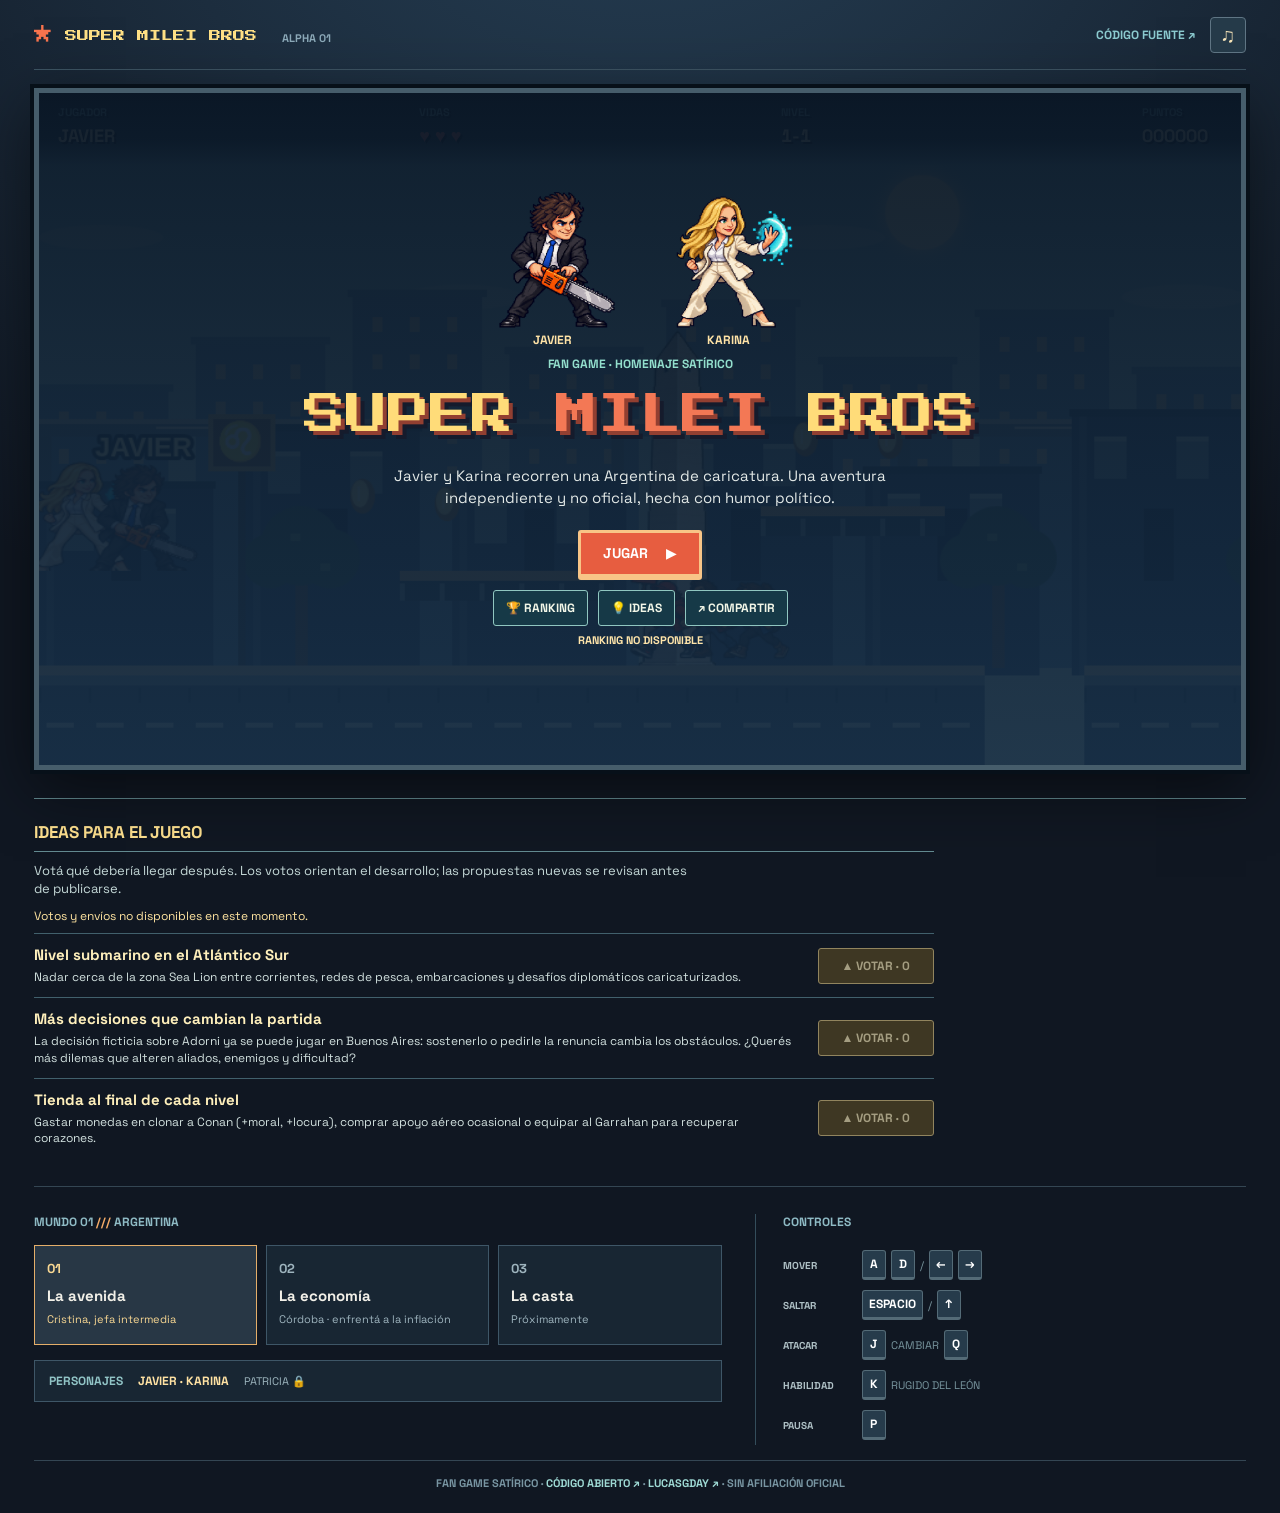
==== commit a4e4c0b8: "Show duo portraits and expand Cordoba satire Co-Authored-By: OpenAI Codex <codex@openai.com>" ====
--- a/index.html
+++ b/index.html
@@ -48,8 +48,8 @@
         <p id="overlayBody">Javier y Karina recorren una Argentina de caricatura. Una aventura independiente y no oficial, hecha con humor político.</p>
         <a class="story-source" id="storySource" href="https://www.casarosada.gob.ar/" target="_blank" rel="noopener noreferrer" hidden>DISCURSO ORIGINAL ↗</a>
         <div class="duo-selector" id="duoSelector" hidden aria-label="Elegí tu dupla">
-          <div class="duo-slot" data-slot="0"><strong>JUGÁS CON</strong><div class="duo-options"></div></div>
-          <div class="duo-slot" data-slot="1"><strong>TE ACOMPAÑA</strong><div class="duo-options"></div></div>
+          <div class="duo-slot" data-slot="0"><strong>JUGÁS CON</strong><span class="duo-avatar" role="img"></span><div class="duo-options"></div></div>
+          <div class="duo-slot" data-slot="1"><strong>TE ACOMPAÑA</strong><span class="duo-avatar" role="img"></span><div class="duo-options"></div></div>
         </div>
         <button class="primary-button" id="play" type="button">JUGAR <span>▶</span></button>
         <button class="level2-start" id="level2Start" type="button" hidden>IR AL NIVEL 1-2 <span>▶</span></button>
--- a/style.css
+++ b/style.css
@@ -175,16 +175,20 @@
 #rankingList li strong{color:#ffe18f;font-variant-numeric:tabular-nums}
 @media(max-width:780px){.ranking-panel{inset:4%;padding:10px 12px}.ranking-head strong{font-size:14px}.social-actions{margin-top:6px}.social-actions button{font-size:11px;min-height:32px}.ranking-preview{font-size:9px!important;margin-top:4px!important}}
 .story-source{display:inline-block;margin:0 0 12px;color:#9ed9d4;font:700 10px/1.3 'Space Grotesk',Arial,sans-serif;text-decoration:underline;text-underline-offset:3px}
-.duo-selector{display:grid;gap:6px;width:min(520px,100%);margin:1px 0 12px;text-align:left}
+.duo-selector{display:grid;gap:6px;width:min(580px,100%);margin:1px 0 12px;text-align:left}
 .duo-selector[hidden]{display:none}
 .duo-slot{display:flex;align-items:center;gap:9px}
 .duo-slot>strong{flex:0 0 105px;color:#f8d68b;font:700 10px 'Space Grotesk',Arial,sans-serif}
+.duo-avatar{display:block;flex:0 0 54px;width:54px;height:56px;border:2px solid #d6bb84;border-radius:3px;background-color:#244353;box-shadow:2px 2px #0a1520}
+.duo-avatar-javier{background-image:url('./assets/heroes.png');background-position:left center;background-size:200% 100%}
+.duo-avatar-karina{background-image:url('./assets/heroes.png');background-position:right center;background-size:200% 100%}
+.duo-avatar-patricia{background-image:url('./assets/patricia.png');background-position:center center;background-size:contain;background-repeat:no-repeat}
 .duo-options{display:flex;gap:5px;min-width:0}
-.duo-options button{min-height:32px;padding:5px 9px;border:1px solid #779fa3;border-radius:3px;background:#173542;color:#e2eeee;font:700 11px 'Space Grotesk',Arial,sans-serif}
+.duo-options button{min-height:36px;padding:5px 9px;border:1px solid #779fa3;border-radius:3px;background:#173542;color:#e2eeee;font:700 11px 'Space Grotesk',Arial,sans-serif}
 .duo-options button:hover:not(:disabled){background:#32677a}
 .duo-options button[aria-pressed="true"]{border-color:#ffe195;background:#936044;color:#fff4cd}
 .duo-options button:disabled{opacity:.42;cursor:default}
-@media(max-width:780px){.duo-selector{gap:3px;margin-bottom:5px}.duo-slot>strong{flex-basis:83px;font-size:8px}.duo-options button{min-height:26px;padding:3px 6px;font-size:9px}}
+@media(max-width:780px){.duo-selector{gap:3px;margin-bottom:5px}.duo-slot>strong{flex-basis:83px;font-size:8px}.duo-avatar{flex-basis:42px;width:42px;height:44px}.duo-options button{min-height:30px;padding:3px 6px;font-size:9px}}
 .story-source[hidden],.story-boss[hidden]{display:none}
 .story-source:hover{color:#fff0b3}
 .overlay.story-intro{background:#08111cef}
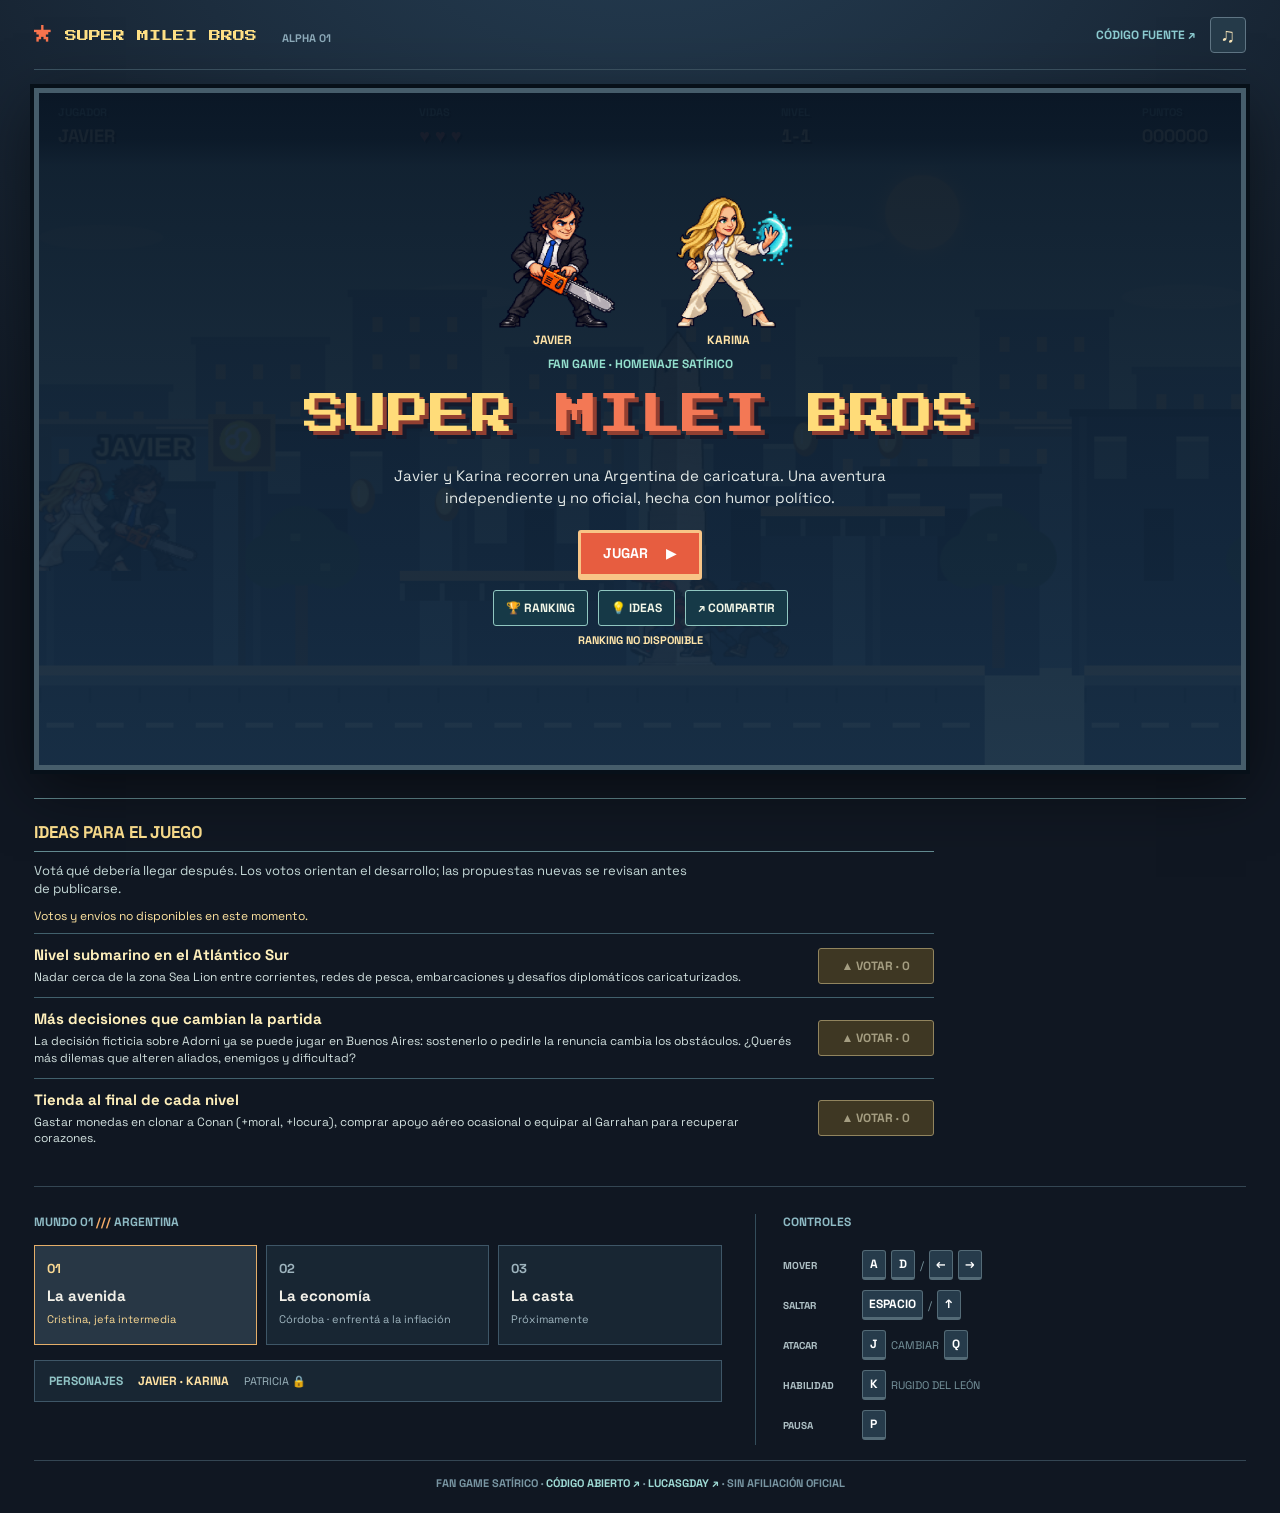
==== commit c1c63969: "Enable Vercel Web Analytics tracking Co-Authored-By: OpenAI Codex <codex@openai.com>" ====
--- a/index.html
+++ b/index.html
@@ -146,5 +146,9 @@
   </main>
   <script src="./game.js"></script>
   <script src="./ideas.js"></script>
+  <script>
+    window.va = window.va || function () { (window.vaq = window.vaq || []).push(arguments); };
+  </script>
+  <script defer src="/_vercel/insights/script.js"></script>
 </body>
 </html>
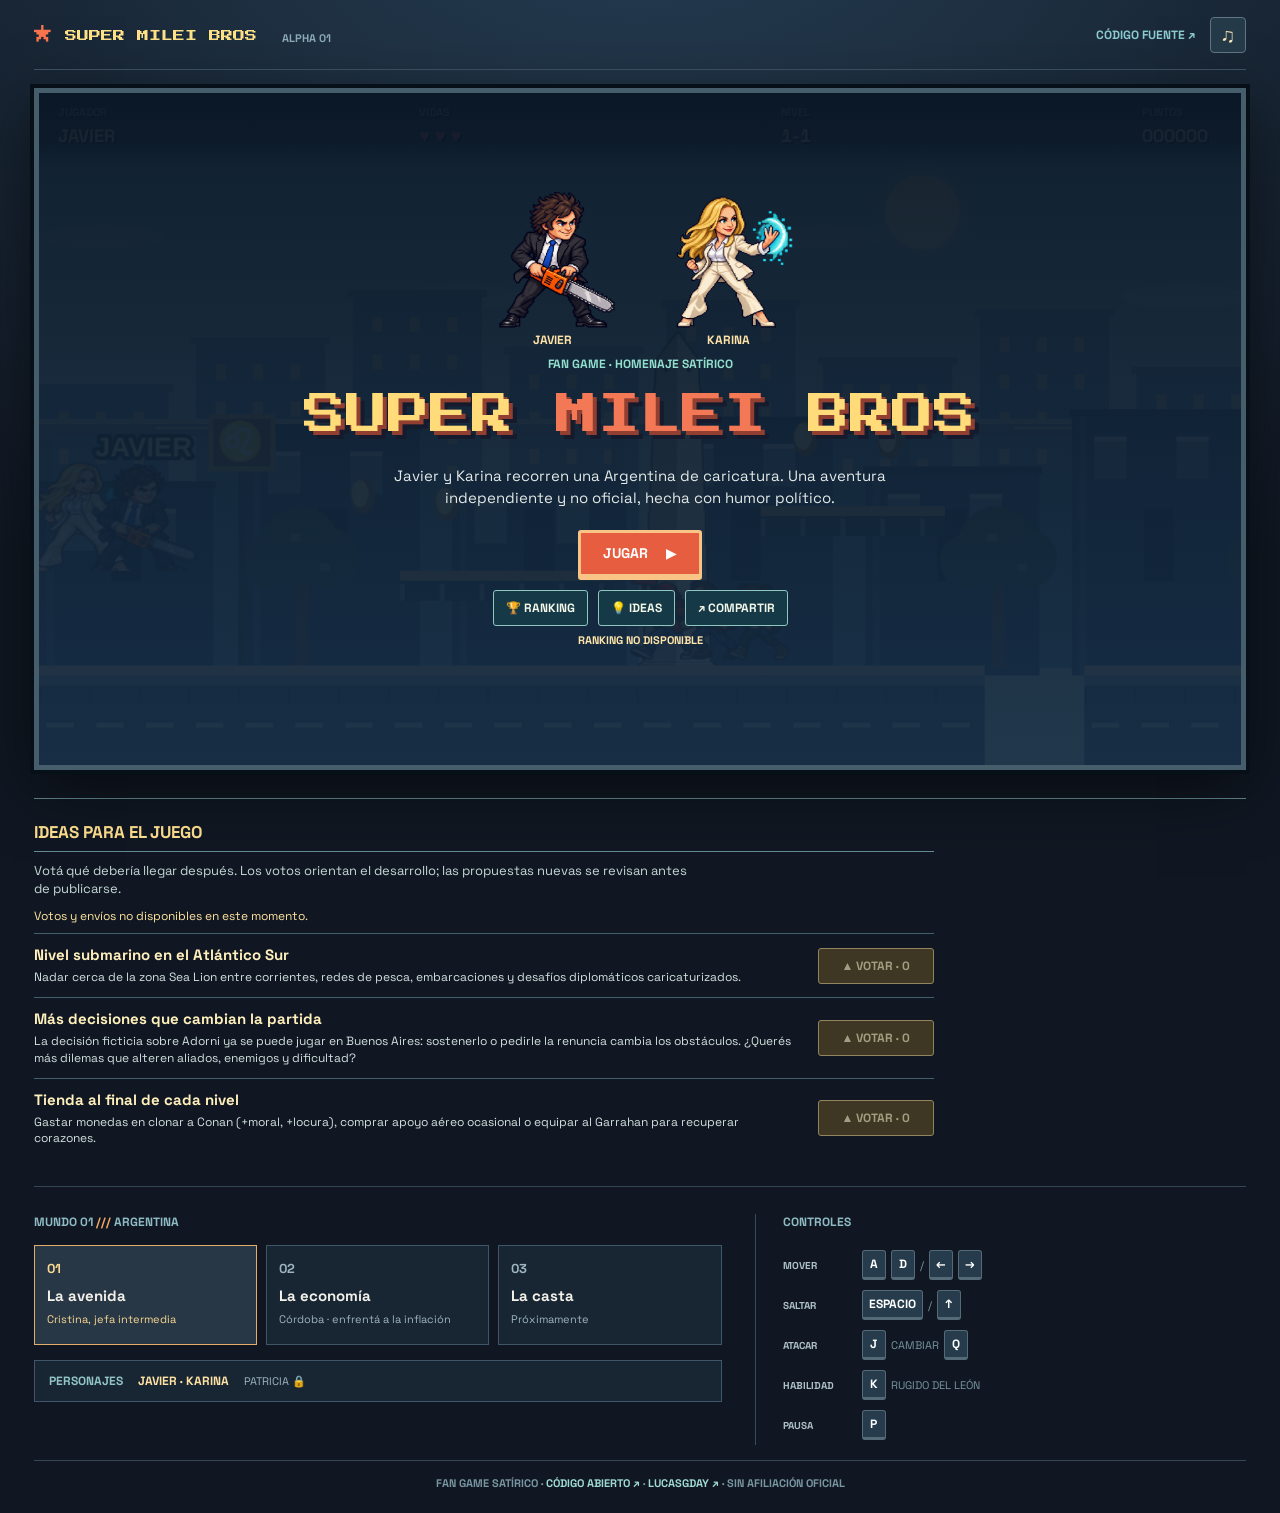
==== commit e90681ed: "Add fictional Libra decision to Cordoba level Co-Authored-By: OpenAI Codex <codex@openai.com>" ====
--- a/index.html
+++ b/index.html
@@ -82,13 +82,13 @@
       <div class="pause-screen" id="pauseScreen" hidden><strong>PAUSA</strong><button class="primary-button" id="resume" type="button">CONTINUAR <span>▶</span></button></div>
       <div class="decision-panel" id="decisionPanel" role="dialog" aria-modal="true" aria-labelledby="decisionTitle" aria-describedby="decisionBody" hidden>
         <p class="eyebrow">DECISIÓN · FICCIÓN SATÍRICA</p>
-        <h2 id="decisionTitle">CRISIS DE GABINETE</h2>
-        <p id="decisionBody">Investigan reformas en la casa de Adorni. El contratista declaró US$245.000, incluida una cascada de US$3.500; la defensa sostiene US$175.000. La Justicia aún investiga.</p>
+        <h2 id="decisionTitle">DECISIÓN</h2>
+        <p id="decisionBody"></p>
         <div class="decision-choices">
-          <button type="button" data-decision="keep"><strong>SOSTENERLO</strong><small>Más periodistas y sobres en el camino. Más puntos por superarlos.</small></button>
-          <button type="button" data-decision="dismiss"><strong>PEDIRLE LA RENUNCIA</strong><small>Críticas de aliados en el camino. Ruta menos difícil.</small></button>
+          <button type="button" data-decision><strong></strong><small></small></button>
+          <button type="button" data-decision><strong></strong><small></small></button>
         </div>
-        <div class="decision-sources"><a href="https://www.infobae.com/judiciales/2026/05/05/asi-es-la-cascada-que-manuel-adorni-ordeno-construir-en-la-pileta-de-su-casa-del-country-indio-cua/" target="_blank" rel="noopener noreferrer">OBRAS ↗</a><a href="https://www.infobae.com/judiciales/2026/09/23/la-justicia-estudia-las-billeteras-virtuales-de-adorni-investigaran-la-trazabilidad-de-los-bitcoins/" target="_blank" rel="noopener noreferrer">DESCARGO Y CAUSA ↗</a></div>
+        <div class="decision-sources"></div>
       </div>
     </section>
 
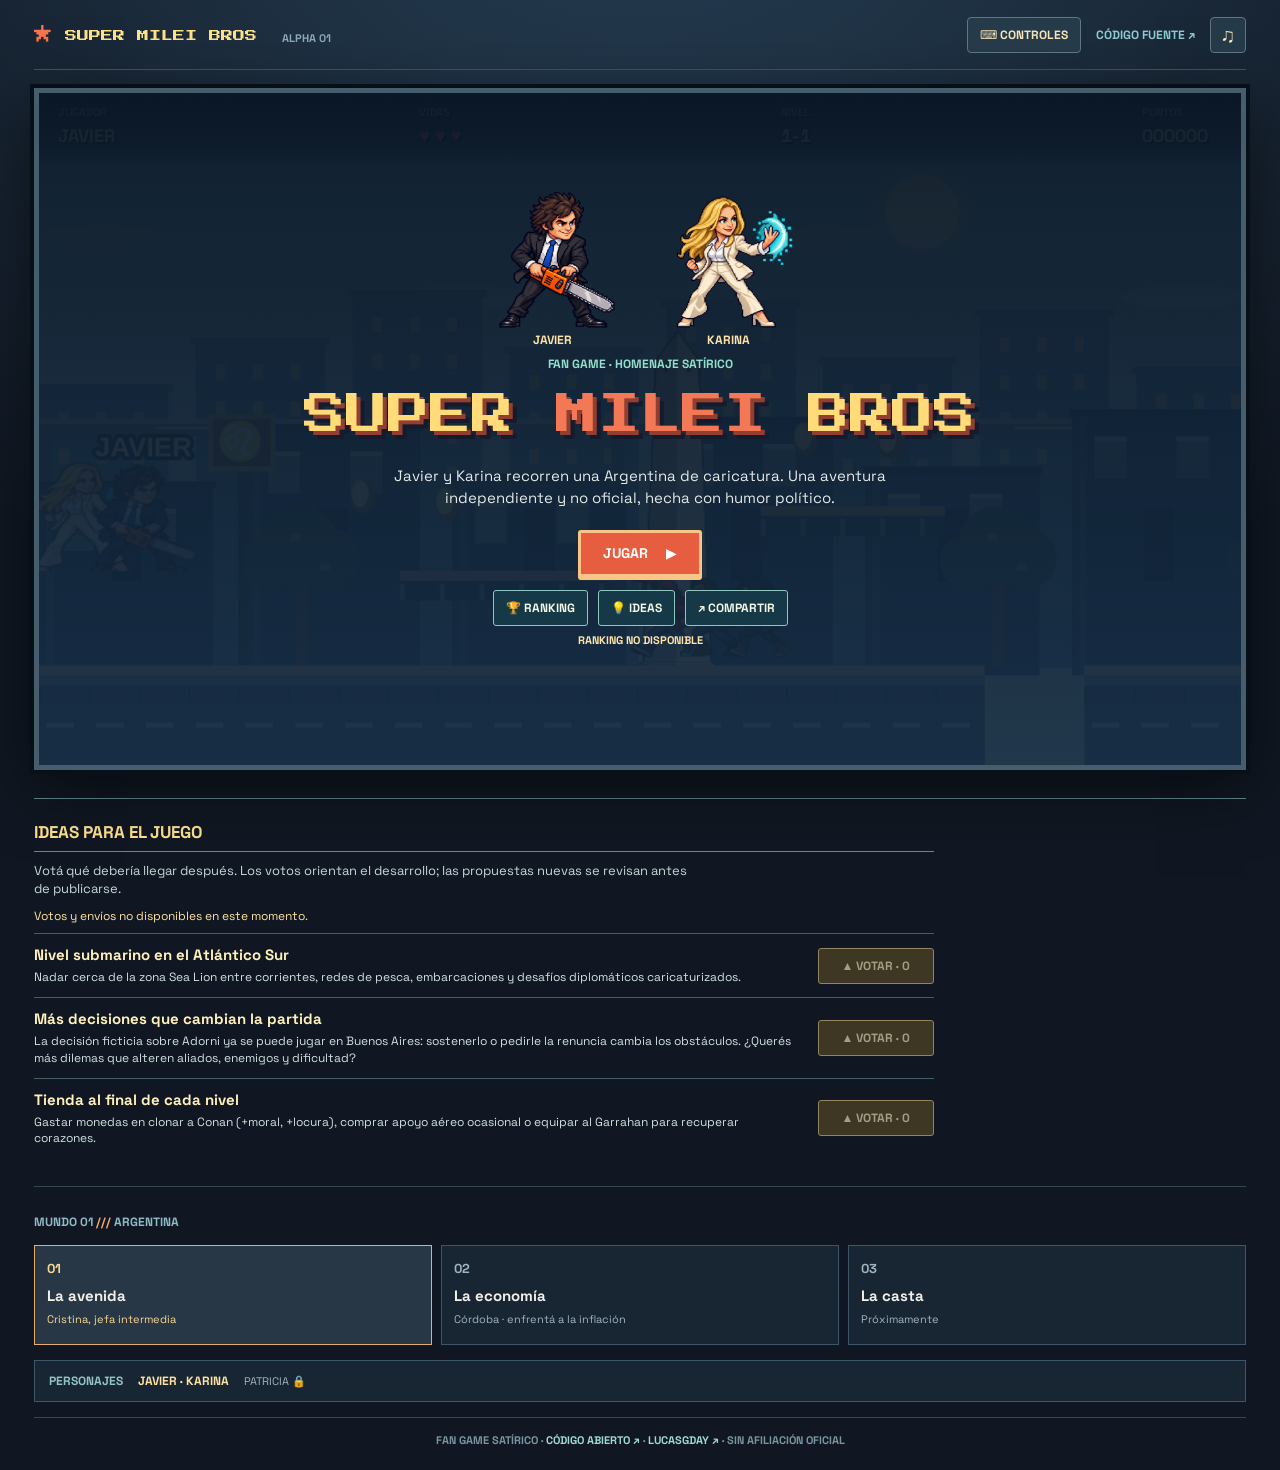
==== commit 62cda2d3: "Move desktop controls into header popover Co-Authored-By: OpenAI Codex <codex@openai.com>" ====
--- a/index.html
+++ b/index.html
@@ -18,12 +18,26 @@
     <header class="header">
       <div class="logo"><span class="logo-star">★</span> SUPER MILEI BROS <small>ALPHA 01</small></div>
       <div class="header-actions">
+        <div class="controls-menu">
+          <button id="controlsButton" class="controls-trigger" type="button" aria-expanded="false" aria-controls="controlsPopover">⌨ CONTROLES</button>
+          <div id="controlsPopover" class="controls-popover" role="dialog" aria-modal="true" aria-label="Controles de teclado" hidden>
+            <div class="controls-popover-head"><strong>CONTROLES</strong><button id="controlsClose" type="button" aria-label="Cerrar controles">×</button></div>
+            <div class="help">
+              <div><span>MOVER</span><kbd>A</kbd><kbd>D</kbd><span class="or">/</span><kbd>←</kbd><kbd>→</kbd></div>
+              <div><span>SALTAR</span><kbd>ESPACIO</kbd><span class="or">/</span><kbd>↑</kbd></div>
+              <div><span>ATACAR</span><kbd>J</kbd><span class="or">CAMBIAR</span><kbd>Q</kbd></div>
+              <div><span>HABILIDAD</span><kbd>K</kbd><span class="or" id="abilityLabel">MOTOSIERRA</span></div>
+              <div><span>PAUSA</span><kbd>P</kbd></div>
+            </div>
+          </div>
+        </div>
         <a href="https://github.com/lucasgday/super-milei-bros" class="source-link" id="sourceLink">CÓDIGO FUENTE ↗</a>
         <button id="mute" class="icon-button" type="button" aria-label="Silenciar" aria-pressed="true">♫</button>
         <button id="fullscreen" class="icon-button mobile-fullscreen" type="button" aria-label="Pantalla completa" hidden>⛶</button>
         <button id="mobilePause" class="icon-button mobile-pause" type="button" aria-label="Pausar" aria-pressed="false">Ⅱ</button>
       </div>
     </header>
+    <div id="controlsScrim" class="controls-scrim" aria-hidden="true" hidden></div>
 
     <section class="stage-shell" aria-label="Super Milei Bros">
       <div class="hud">
@@ -132,14 +146,6 @@
         </div>
         <div class="roster"><span>PERSONAJES</span><strong>JAVIER · KARINA</strong><small id="rosterUnlock">PATRICIA 🔒</small></div>
       </div>
-      <div class="help">
-        <div class="section-label">CONTROLES</div>
-        <div><span>MOVER</span><kbd>A</kbd><kbd>D</kbd><span class="or">/</span><kbd>←</kbd><kbd>→</kbd></div>
-        <div><span>SALTAR</span><kbd>ESPACIO</kbd><span class="or">/</span><kbd>↑</kbd></div>
-        <div><span>ATACAR</span><kbd>J</kbd><span class="or">CAMBIAR</span><kbd>Q</kbd></div>
-        <div><span>HABILIDAD</span><kbd>K</kbd><span class="or" id="abilityLabel">MOTOSIERRA</span></div>
-        <div><span>PAUSA</span><kbd>P</kbd></div>
-      </div>
     </section>
 
     <footer>FAN GAME SATÍRICO · <a href="https://github.com/lucasgday/super-milei-bros" target="_blank" rel="noopener noreferrer">CÓDIGO ABIERTO ↗</a> · <a href="https://github.com/lucasgday" target="_blank" rel="noopener noreferrer">LUCASGDAY ↗</a> · SIN AFILIACIÓN OFICIAL</footer>
--- a/style.css
+++ b/style.css
@@ -279,3 +279,20 @@
   .decision-sources a{font-size:10px}
 }
 @media(max-width:520px) and (orientation:portrait){.decision-choices{grid-template-columns:1fr}}
+
+.below{display:block}
+.controls-menu{position:relative}
+.controls-trigger{min-height:36px;padding:0 12px;border:1px solid #607685;border-radius:4px;background:#263b4a;color:#f8e6ba;font:700 12px 'Space Grotesk',Arial,sans-serif}
+.controls-trigger:hover,.controls-trigger[aria-expanded="true"]{background:#38546a;border-color:#a6c9c7}
+.header.is-controls-open{position:relative;z-index:11}
+.controls-scrim{position:fixed;z-index:10;inset:0;background:#07121b55;backdrop-filter:blur(3px);-webkit-backdrop-filter:blur(3px)}
+.controls-scrim[hidden],.controls-popover[hidden]{display:none}
+.controls-popover{position:absolute;z-index:12;top:calc(100% + 12px);right:0;width:350px;max-width:calc(100vw - 28px);padding:16px;border:1px solid #8ab0b5;border-radius:5px;background:#142a38;box-shadow:0 18px 48px #030b14b8}
+.controls-popover-head{display:flex;align-items:center;justify-content:space-between;margin-bottom:9px;color:#ffe2a4;font-size:13px}
+.controls-popover-head button{width:30px;height:30px;border:1px solid #688491;border-radius:3px;background:#254352;color:#fff;font-size:22px;line-height:1}
+.controls-popover-head button:hover{background:#386071}
+.controls-popover .help{display:block;padding:0;border:0}
+.controls-popover .help>div{display:flex;align-items:center;gap:5px;padding:7px 0;border-top:1px solid #365361;font-size:11px}
+.controls-popover .help>div>span:first-child{width:76px;flex:none}
+.controls-popover .help .or{white-space:nowrap}
+@media(max-width:780px),(hover:none) and (pointer:coarse){.controls-menu,.controls-scrim{display:none}}
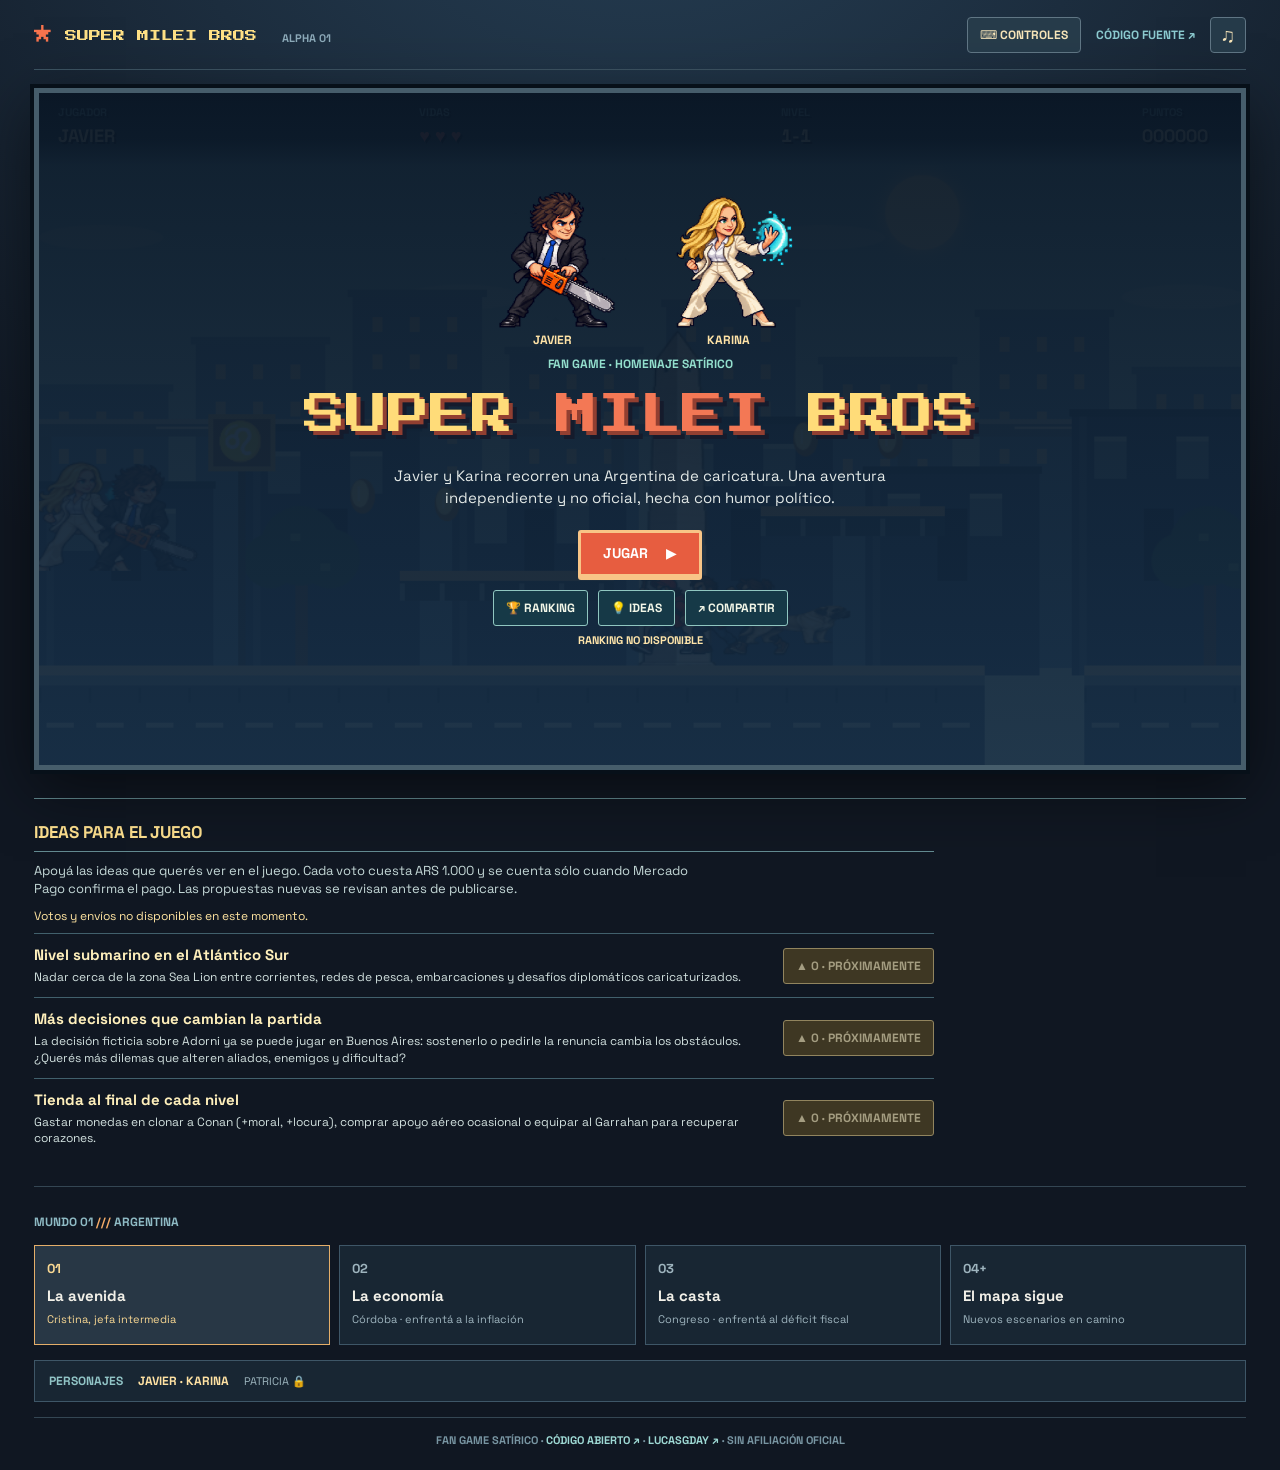
==== commit 9740fe52: "Add La Casta chapter and polish existing levels Co-Authored-By: OpenAI Codex <codex@openai.com>" ====
--- a/index.html
+++ b/index.html
@@ -54,7 +54,7 @@
           <figure><span class="intro-karina"></span><figcaption>KARINA</figcaption></figure>
         </div>
         <div class="story-boss" id="storyBoss" aria-label="Cristina tras las rejas en una escena ficticia" hidden>
-          <img src="./assets/cristina.png" alt="">
+          <img src="./assets/cristina-small.png" alt="">
           <span class="story-bars" aria-hidden="true"></span>
         </div>
         <p class="eyebrow" id="overlayEyebrow">FAN GAME · HOMENAJE SATÍRICO</p>
@@ -66,21 +66,24 @@
           <div class="duo-slot" data-slot="1"><strong>TE ACOMPAÑA</strong><span class="duo-avatar" role="img"></span><div class="duo-options"></div></div>
         </div>
         <button class="primary-button" id="play" type="button">JUGAR <span>▶</span></button>
-        <button class="level2-start" id="level2Start" type="button" hidden>IR AL NIVEL 1-2 <span>▶</span></button>
+        <div class="level-shortcuts">
+          <button class="level2-start" id="level2Start" type="button" hidden>IR AL NIVEL 1-2 <span>▶</span></button>
+          <button class="level2-start" id="level3Start" type="button" hidden>IR AL NIVEL 1-3 <span>▶</span></button>
+        </div>
         <div class="social-actions">
           <button id="rankingButton" type="button">🏆 RANKING</button>
           <button id="ideasButton" type="button">💡 IDEAS</button>
           <button id="shareButton" type="button">↗ COMPARTIR</button>
         </div>
+        <form id="scoreForm" class="score-entry" autocomplete="off" hidden>
+          <label for="playerAlias">TU ALIAS</label>
+          <input id="playerAlias" name="alias" type="text" maxlength="18" autocomplete="off" spellcheck="false" required placeholder="Tu nombre en el ranking">
+          <button type="submit">GUARDAR PUNTAJE</button>
+        </form>
+        <p id="rankingStatus" class="ranking-status" role="status" aria-live="polite"></p>
         <p class="ranking-preview" id="rankingPreview" aria-live="polite">TOP 3 · CARGANDO…</p>
         <div class="ranking-panel" id="rankingPanel" hidden>
           <div class="ranking-head"><strong id="rankingTitle">RANKING GLOBAL</strong><button id="rankingClose" type="button" aria-label="Cerrar ranking">×</button></div>
-          <form id="scoreForm" autocomplete="off" hidden>
-            <label for="playerAlias">TU ALIAS</label>
-            <input id="playerAlias" name="alias" type="text" maxlength="18" autocomplete="off" spellcheck="false" required placeholder="Tu nombre en el ranking">
-            <button type="submit">GUARDAR PUNTAJE</button>
-          </form>
-          <p id="rankingStatus" role="status" aria-live="polite"></p>
           <ol id="rankingList"></ol>
         </div>
         <p class="share-status" id="shareStatus" role="status" aria-live="polite"></p>
@@ -108,7 +111,7 @@
 
     <section class="ideas-panel" id="ideasPanel" aria-labelledby="ideasTitle" tabindex="-1">
       <div class="ranking-head"><strong id="ideasTitle">IDEAS PARA EL JUEGO</strong><button id="ideasClose" type="button" aria-label="Cerrar ideas">×</button></div>
-      <p class="ideas-intro">Votá qué debería llegar después. Los votos orientan el desarrollo; las propuestas nuevas se revisan antes de publicarse.</p>
+      <p class="ideas-intro">Apoyá las ideas que querés ver en el juego. Cada voto cuesta ARS 1.000 y se cuenta sólo cuando Mercado Pago confirma el pago. Las propuestas nuevas se revisan antes de publicarse.</p>
       <p id="ideasStatus" role="status" aria-live="polite"></p>
       <div id="ideasList" class="ideas-list"></div>
       <form id="ideaForm" autocomplete="off" hidden>
@@ -142,7 +145,8 @@
         <div class="level-cards">
           <div class="level-card active"><span>01</span><strong>La avenida</strong><small>Cristina, jefa intermedia</small></div>
           <div class="level-card"><span>02</span><strong>La economía</strong><small>Córdoba · enfrentá a la inflación</small></div>
-          <div class="level-card"><span>03</span><strong>La casta</strong><small>Próximamente</small></div>
+          <div class="level-card"><span>03</span><strong>La casta</strong><small>Congreso · enfrentá al déficit fiscal</small></div>
+          <div class="level-card future"><span>04+</span><strong>El mapa sigue</strong><small>Nuevos escenarios en camino</small></div>
         </div>
         <div class="roster"><span>PERSONAJES</span><strong>JAVIER · KARINA</strong><small id="rosterUnlock">PATRICIA 🔒</small></div>
       </div>
--- a/style.css
+++ b/style.css
@@ -14,8 +14,8 @@
 .overlay-art{align-items:flex-end;gap:26px;margin-bottom:8px}
 .overlay-art figure{display:flex;align-items:center;flex-direction:column;gap:2px;margin:0}
 .overlay-art span{display:block;width:150px;height:140px;border:0;box-shadow:none;background-color:transparent}
-.overlay-art span.intro-javier{background:url('./assets/heroes.png') left center / 200% 100% no-repeat}
-.overlay-art span.intro-karina{background:url('./assets/heroes.png') right center / 200% 100% no-repeat}
+.overlay-art span.intro-javier{background:url('./assets/heroes-small.png') left center / 200% 100% no-repeat}
+.overlay-art span.intro-karina{background:url('./assets/heroes-small.png') right center / 200% 100% no-repeat}
 .overlay-art figcaption{font:700 12px 'Space Grotesk',Arial,sans-serif;color:#ffe3a6}
 .overlay.result .overlay-art{display:none}
 @media(max-width:780px){.overlay-art{gap:12px;margin-bottom:2px}.overlay-art span{width:65px;height:57px}.overlay-art figcaption{font-size:10px}}
@@ -154,9 +154,13 @@
 .ranking-preview{max-width:90%;margin:7px 0 0!important;color:#ffe5aa!important;font:700 11px/1.3 'Space Grotesk',Arial,sans-serif!important;text-align:center}
 body:not([data-game-state="menu"]) .ranking-preview{display:none}
 .level2-start{min-height:34px;margin-top:7px;padding:6px 12px;border:1px solid #f0cf91;border-radius:3px;background:#284a53;color:#ffe5ad;font:700 12px 'Space Grotesk',Arial,sans-serif}
+.level-shortcuts{display:flex;justify-content:center;gap:8px;flex-wrap:wrap}
 .level2-start[hidden],body:not([data-game-state="menu"]) .level2-start{display:none}
 .level2-start:hover{background:#3d6871}
+.level-cards{grid-template-columns:repeat(4,minmax(0,1fr))}
 .social-actions button,.ranking-panel button{min-height:36px;padding:7px 12px;border:1px solid #90c6c0;border-radius:3px;background:#163947;color:#f3f7e8;font:700 12px 'Space Grotesk',Arial,sans-serif}
+.score-entry button{min-height:36px;padding:7px 12px;border:1px solid #f6c886;border-radius:3px;background:#9b4935;color:#fff7e7;font:700 12px 'Space Grotesk',Arial,sans-serif}
+.score-entry button:hover{background:#be5b3f}
 .social-actions button:hover,.ranking-panel button:hover{background:#256070}
 .share-status{min-height:16px;margin:5px 0 0!important;font-size:11px!important;color:#aee5d4!important}
 .ranking-panel{position:absolute;z-index:6;inset:5%;overflow:auto;padding:16px 22px;background:#102434f7;border:2px solid #78aeb1;box-shadow:0 12px 35px #0009;text-align:left;color:#fff}
@@ -166,10 +170,13 @@
 .ranking-head strong{font-size:17px;color:#ffe18f}
 .ranking-head button{min-width:36px;font-size:23px;line-height:1;padding:2px}
 #scoreForm{display:flex;align-items:end;gap:8px;flex-wrap:wrap;margin-top:12px}
+#scoreForm:not([hidden]){width:min(450px,100%);margin:7px auto 0}
 #scoreForm label{width:100%;font-size:11px;font-weight:700;color:#a7d7d0}
 #scoreForm input{flex:1;min-width:130px;min-height:36px;padding:7px 9px;border:1px solid #86b8b8;border-radius:3px;background:#f5f7ef;color:#102434;font:600 14px 'Space Grotesk',Arial,sans-serif}
 #scoreForm button:disabled{opacity:.55;cursor:wait}
 #rankingStatus{margin:10px 0;color:#c5d9d8;font-size:12px}
+#rankingStatus:empty{display:none}
+.overlay:not(.result):not(:has(.ranking-panel:not([hidden]))) .ranking-status{display:none}
 #rankingList{margin:0;padding:0;list-style:none;counter-reset:rank;max-width:540px}
 #rankingList li{display:flex;justify-content:space-between;gap:14px;padding:6px 2px;border-bottom:1px solid #486471;font-size:13px}
 #rankingList li strong{color:#ffe18f;font-variant-numeric:tabular-nums}
@@ -180,15 +187,18 @@
 .duo-slot{display:flex;align-items:center;gap:9px}
 .duo-slot>strong{flex:0 0 105px;color:#f8d68b;font:700 10px 'Space Grotesk',Arial,sans-serif}
 .duo-avatar{display:block;flex:0 0 54px;width:54px;height:56px;border:2px solid #d6bb84;border-radius:3px;background-color:#244353;box-shadow:2px 2px #0a1520}
-.duo-avatar-javier{background-image:url('./assets/heroes.png');background-position:left center;background-size:200% 100%}
-.duo-avatar-karina{background-image:url('./assets/heroes.png');background-position:right center;background-size:200% 100%}
-.duo-avatar-patricia{background-image:url('./assets/patricia.png');background-position:center center;background-size:contain;background-repeat:no-repeat}
+.duo-avatar-javier{background-image:url('./assets/heroes-small.png');background-position:left center;background-size:200% 100%}
+.duo-avatar-karina{background-image:url('./assets/heroes-small.png');background-position:right center;background-size:200% 100%}
+.duo-avatar-patricia{background-image:url('./assets/patricia-small.png');background-position:center center;background-size:contain;background-repeat:no-repeat}
 .duo-options{display:flex;gap:5px;min-width:0}
 .duo-options button{min-height:36px;padding:5px 9px;border:1px solid #779fa3;border-radius:3px;background:#173542;color:#e2eeee;font:700 11px 'Space Grotesk',Arial,sans-serif}
+.duo-options button strong,.duo-options button small{display:block;white-space:normal}
+.duo-options button small{margin-top:3px;color:#c8e6e2;font-size:10px;line-height:1.2}
 .duo-options button:hover:not(:disabled){background:#32677a}
 .duo-options button[aria-pressed="true"]{border-color:#ffe195;background:#936044;color:#fff4cd}
 .duo-options button:disabled{opacity:.42;cursor:default}
 @media(max-width:780px){.duo-selector{gap:3px;margin-bottom:5px}.duo-slot>strong{flex-basis:83px;font-size:8px}.duo-avatar{flex-basis:42px;width:42px;height:44px}.duo-options button{min-height:30px;padding:3px 6px;font-size:9px}}
+@media(max-width:780px){.duo-options button small{font-size:9px}.level-cards{grid-template-columns:repeat(2,minmax(0,1fr))}}
 .story-source[hidden],.story-boss[hidden]{display:none}
 .story-source:hover{color:#fff0b3}
 .overlay.story-intro{background:#08111cef}
@@ -200,6 +210,9 @@
 .overlay.result .overlay-art{display:none}
 .overlay.result #overlayBody{max-width:600px;margin:14px 0;color:#f4dfb5;font-size:16px;line-height:1.45}
 .overlay.result h1{font-size:clamp(21px,3.4vw,35px)}
+.overlay.result{overflow-y:auto;justify-content:flex-start;padding-top:12px;padding-bottom:12px}
+.overlay.result .ranking-preview{margin:4px 0!important}
+.overlay.result #rankingStatus{margin:3px 0}
 .story-boss{position:relative;display:grid;place-items:center;width:96px;height:105px;margin:0 0 10px;overflow:hidden;border:5px solid #9da8aa;background:#26313c;box-shadow:4px 5px #080e17}
 .story-boss img{width:91px;height:102px;object-fit:contain;object-position:center bottom;image-rendering:pixelated}
 .story-bars{position:absolute;inset:0;background:repeating-linear-gradient(90deg,transparent 0 13px,#d6d9d1 13px 16px,#34434e 16px 20px);border-top:5px solid #d6d9d1;border-bottom:5px solid #34434e;pointer-events:none}
@@ -208,6 +221,7 @@
 @keyframes story-rise{from{opacity:0;transform:translateY(18px)}to{opacity:1;transform:translateY(0)}}
 @media(prefers-reduced-motion:reduce){.story-intro h1,.story-intro #overlayBody,.story-intro .story-source{animation:none}}
 @media(max-width:780px){.story-intro h1{font-size:clamp(17px,4vw,25px)}.story-intro #overlayBody{font-size:13px;margin:9px 0!important;max-width:470px}.story-source{font-size:9px;margin-bottom:7px}.overlay.result #overlayBody{font-size:12px;margin:7px 0}.overlay.result .story-boss{width:60px;height:62px;margin-bottom:5px;border-width:3px}.overlay.result .story-boss img{width:57px;height:58px}.overlay.result .story-bars{background:repeating-linear-gradient(90deg,transparent 0 8px,#d6d9d1 8px 10px,#34434e 10px 12px);border-width:3px}}
+@media(max-width:780px) and (orientation:landscape){.overlay.result{padding:5px 12px;gap:2px}.overlay.result .eyebrow{margin:0}.overlay.result h1{font-size:17px}.overlay.result #overlayBody{font-size:10px;line-height:1.2;margin:2px 0}.overlay.result .story-boss{display:none}.overlay.result .story-source{font-size:8px;margin:0}.overlay.result .primary-button{min-height:30px}.overlay.result .social-actions{margin:0}.overlay.result .social-actions button{min-height:27px;padding:3px 8px}.overlay.result #scoreForm{margin:1px auto 0}.overlay.result #scoreForm label{font-size:9px}.overlay.result #scoreForm input,.overlay.result #scoreForm button{min-height:28px;padding:3px 7px;font-size:11px}}
 .message.enemy-intro{top:50%;max-width:calc(100% - 36px);width:max-content;min-width:300px;transform:translate(-50%,-50%);padding:17px 22px;border:3px solid #ffe099;background:#101923ee;box-shadow:0 12px 38px #050b14aa;color:#ffe69f;font:20px/1.45 'Press Start 2P',monospace;white-space:normal}
 @media(max-width:780px){.message.enemy-intro{top:49%;min-width:0;max-width:calc(100% - 70px);padding:12px 16px;font-size:13px;line-height:1.5}}
 @media(max-width:780px) and (orientation:landscape), (hover:none) and (pointer:coarse) and (orientation:landscape){
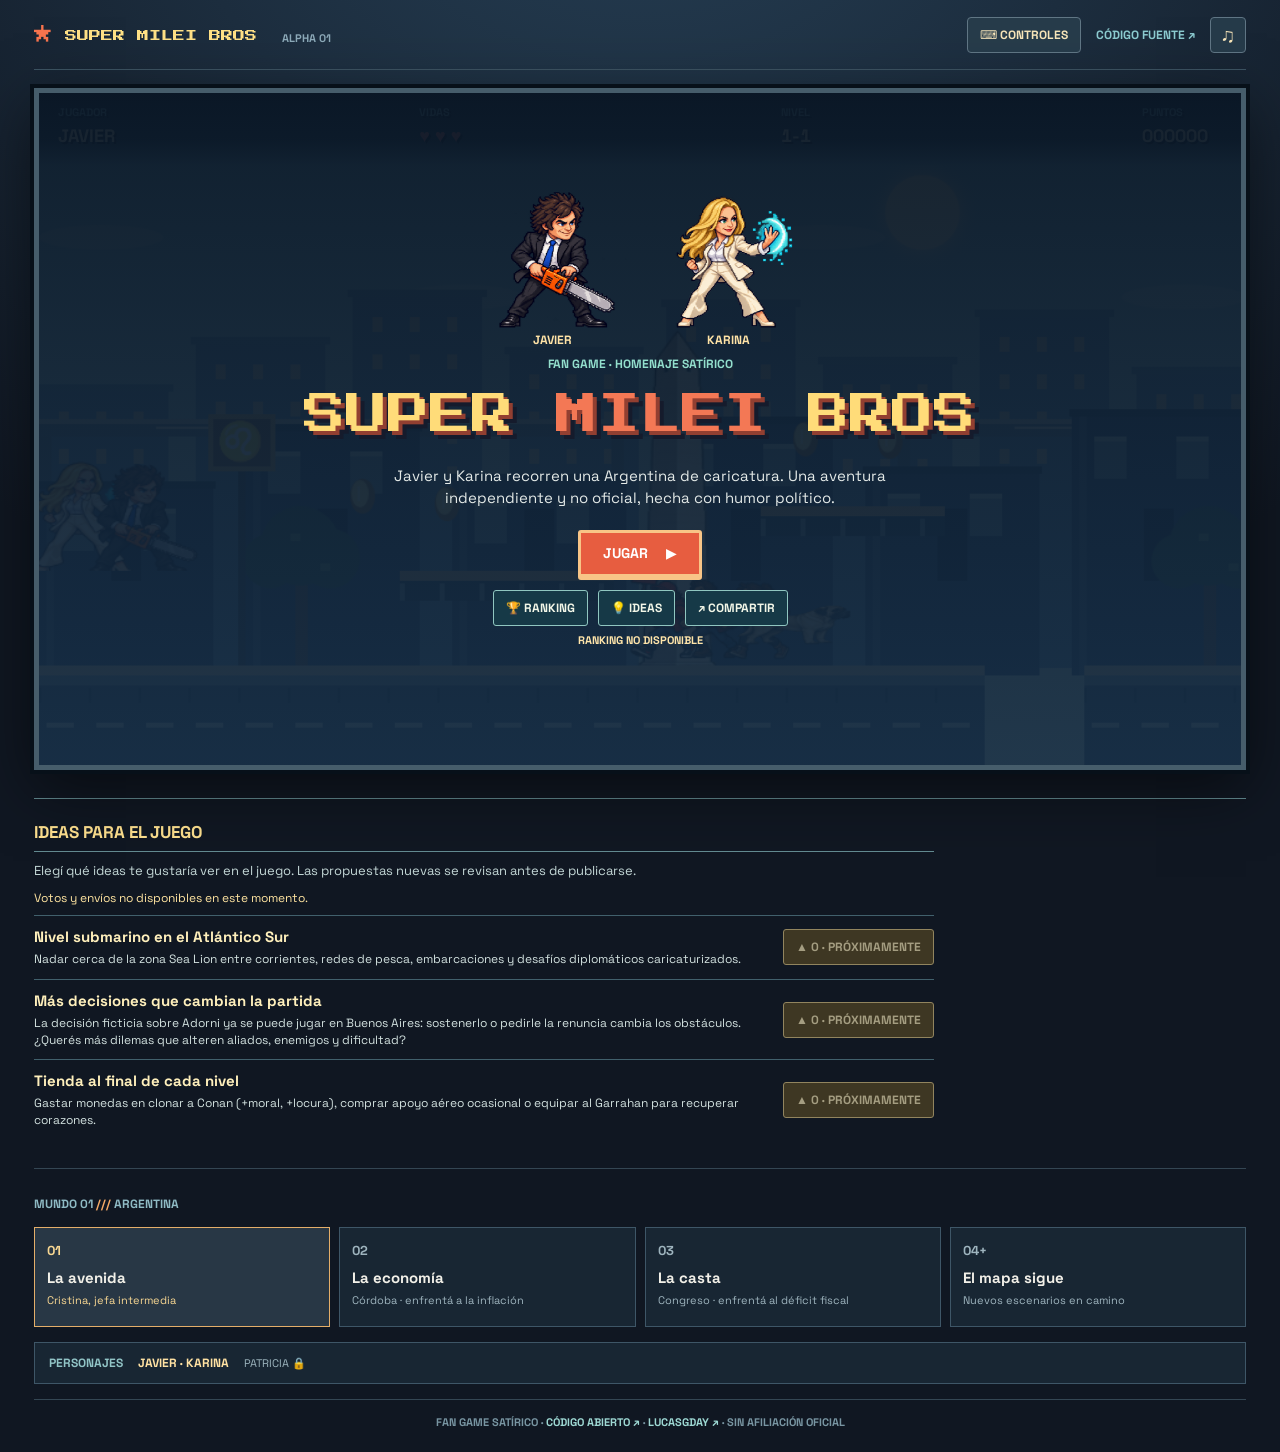
==== commit 62766086: "Clarify pending vote checkout state Co-Authored-By: OpenAI Codex <codex@openai.com>" ====
--- a/index.html
+++ b/index.html
@@ -111,7 +111,7 @@
 
     <section class="ideas-panel" id="ideasPanel" aria-labelledby="ideasTitle" tabindex="-1">
       <div class="ranking-head"><strong id="ideasTitle">IDEAS PARA EL JUEGO</strong><button id="ideasClose" type="button" aria-label="Cerrar ideas">×</button></div>
-      <p class="ideas-intro">Apoyá las ideas que querés ver en el juego. Cada voto cuesta ARS 1.000 y se cuenta sólo cuando Mercado Pago confirma el pago. Las propuestas nuevas se revisan antes de publicarse.</p>
+      <p class="ideas-intro">Elegí qué ideas te gustaría ver en el juego. Las propuestas nuevas se revisan antes de publicarse.</p>
       <p id="ideasStatus" role="status" aria-live="polite"></p>
       <div id="ideasList" class="ideas-list"></div>
       <form id="ideaForm" autocomplete="off" hidden>
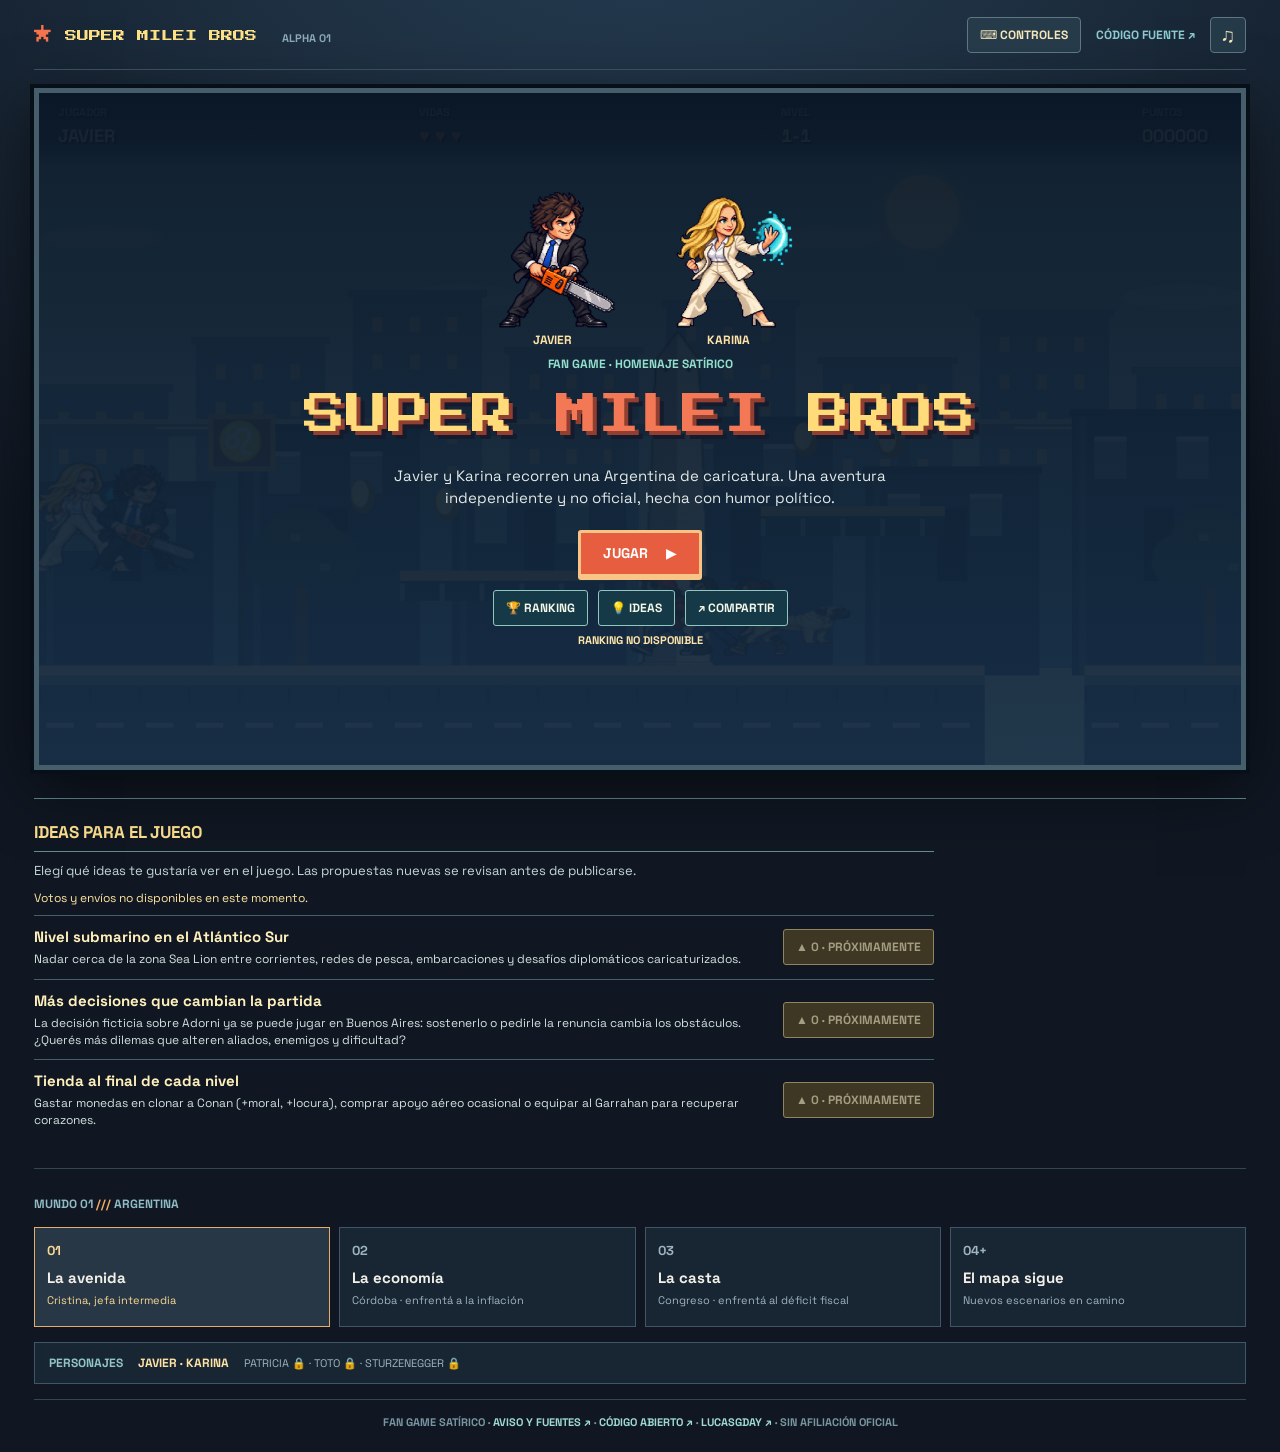
==== commit 223f2697: "Add approximate daily visitor counter Co-Authored-By: OpenAI Codex <codex@openai.com>" ====
--- a/index.html
+++ b/index.html
@@ -46,7 +46,7 @@
         <div><span class="hud-label">NIVEL</span><strong id="levelName">1-1</strong></div>
         <div><span class="hud-label">PUNTOS</span><strong id="score">000000</strong></div>
       </div>
-      <canvas id="game" width="960" height="540" tabindex="-1" aria-label="Plataformas lateral con Javier, Karina y Patricia. En móvil, usá los controles transparentes sobre el escenario para moverte, saltar, atacar, usar la habilidad y cambiar de personaje."></canvas>
+      <canvas id="game" width="960" height="540" tabindex="-1" aria-label="Plataformas lateral con Javier, Karina y personajes desbloqueables. En móvil, usá los controles transparentes sobre el escenario para moverte, saltar, atacar, usar la habilidad y cambiar de personaje."></canvas>
       <div class="message" id="message" aria-live="polite"></div>
       <div class="overlay" id="overlay">
         <div class="overlay-art" aria-hidden="true">
@@ -152,10 +152,11 @@
       </div>
     </section>
 
-    <footer>FAN GAME SATÍRICO · <a href="https://github.com/lucasgday/super-milei-bros" target="_blank" rel="noopener noreferrer">CÓDIGO ABIERTO ↗</a> · <a href="https://github.com/lucasgday" target="_blank" rel="noopener noreferrer">LUCASGDAY ↗</a> · SIN AFILIACIÓN OFICIAL</footer>
+    <footer>FAN GAME SATÍRICO · <span id="visitorCount" aria-live="polite" hidden></span> <a href="./aviso.html">AVISO Y FUENTES ↗</a> · <a href="https://github.com/lucasgday/super-milei-bros" target="_blank" rel="noopener noreferrer">CÓDIGO ABIERTO ↗</a> · <a href="https://github.com/lucasgday" target="_blank" rel="noopener noreferrer">LUCASGDAY ↗</a> · SIN AFILIACIÓN OFICIAL</footer>
   </main>
   <script src="./game.js"></script>
   <script src="./ideas.js"></script>
+  <script src="./visitors.js"></script>
   <script>
     window.va = window.va || function () { (window.vaq = window.vaq || []).push(arguments); };
   </script>
